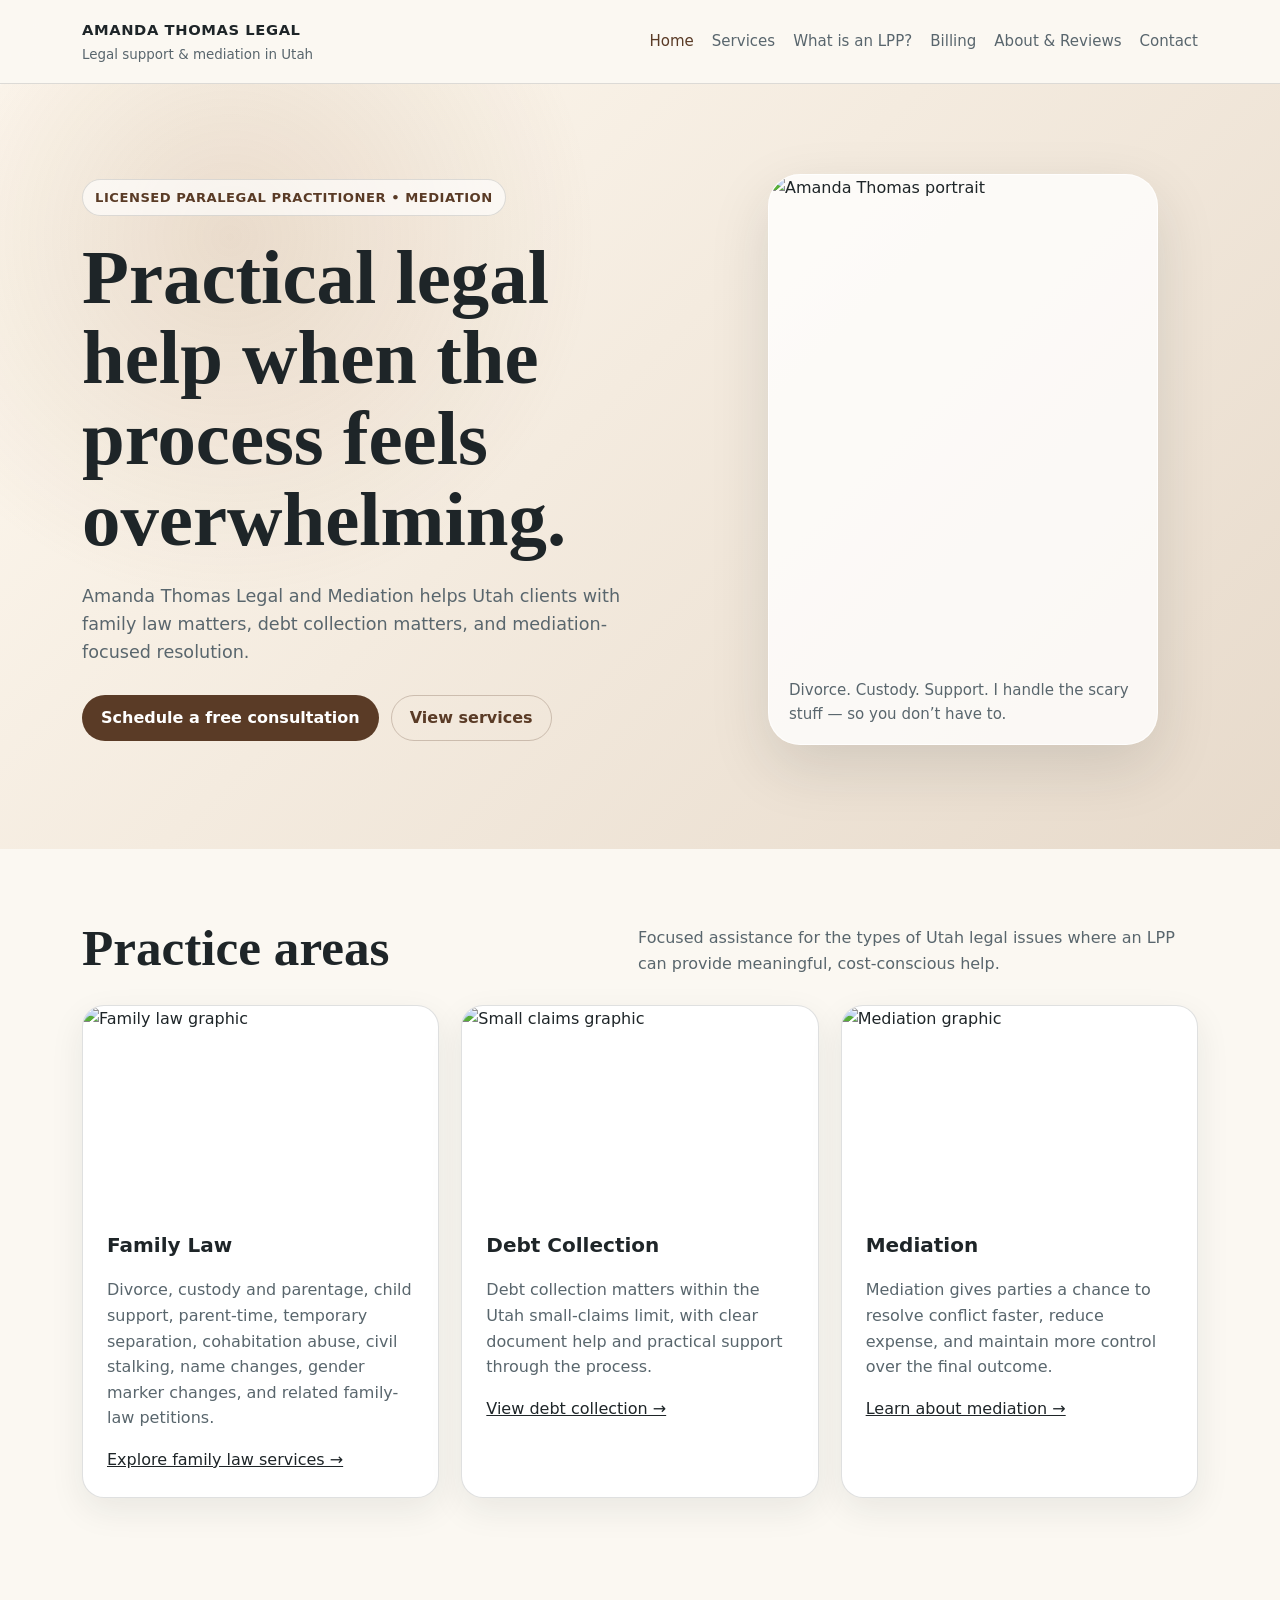
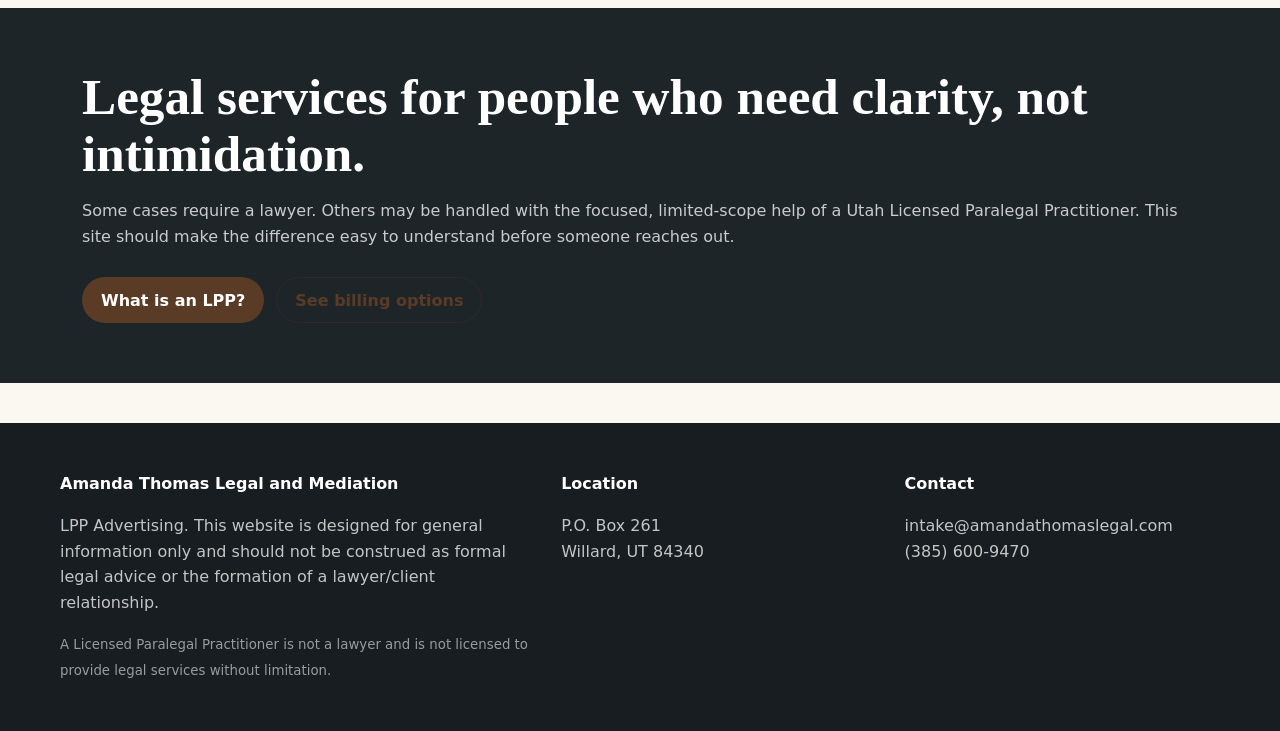
==== index.html @ d58815ce "Recover live Cloudflare Pages site" ====
<!doctype html>
<html lang="en">
<head>
  <meta charset="utf-8">
  <meta name="viewport" content="width=device-width, initial-scale=1">
  <title>Amanda Thomas Legal and Mediation LLC</title>
  <meta name="description" content="Utah Licensed Paralegal Practitioner and mediator for family law, debt collection, and mediation.">
  <meta property="og:title" content="Amanda Thomas Legal and Mediation LLC">
  <meta property="og:description" content="Utah Licensed Paralegal Practitioner and mediator for family law, debt collection, and mediation.">
  <meta property="og:type" content="website">
  <meta property="og:image" content="https://images.squarespace-cdn.com/content/v1/663310a01893f068f81985ef/ea82a590-12bd-43d5-80a4-c31560be8f69/7G2A1629.jpg">
  <link rel="stylesheet" href="assets/css/styles.css">
</head>
<body>
<header class="site-header">
  <div class="header-inner">
    <a class="brand" href="index.html" aria-current="page" aria-label="Amanda Thomas Legal and Mediation home">
      <strong>Amanda Thomas Legal</strong>
      <span>Legal support & mediation in Utah</span>
    </a>
    <button class="menu-button" data-menu-button aria-expanded="false" aria-controls="site-nav">Menu</button>
    <nav id="site-nav" class="nav" data-site-nav aria-label="Main navigation">
      <a href="index.html" aria-current="page">Home</a>
      <a href="services.html">Services</a>
      <a href="lpp.html">What is an LPP?</a>
      <a href="billing.html">Billing</a>
      <a href="about.html">About & Reviews</a>
      <a href="contact.html">Contact</a>
    </nav>
  </div>
</header>


<main>
  <section class="hero">
    <div class="hero-inner">
      <div data-reveal>
        <span class="eyebrow">Licensed Paralegal Practitioner • Mediation</span>
        <h1>Practical legal help when the process feels overwhelming.</h1>
        <p>Amanda Thomas Legal and Mediation helps Utah clients with family law matters, debt collection matters, and mediation-focused resolution.</p>
        <div class="actions">
          <a class="button" href="contact.html">Schedule a free consultation</a>
          <a class="button secondary" href="services.html">View services</a>
        </div>
      </div>
      <figure class="hero-card" data-reveal>
        <img src="https://images.squarespace-cdn.com/content/v1/663310a01893f068f81985ef/ea82a590-12bd-43d5-80a4-c31560be8f69/7G2A1629.jpg" alt="Amanda Thomas portrait">
        <figcaption>Divorce. Custody. Support. I handle the scary stuff — so you don’t have to.</figcaption>
      </figure>
    </div>
  </section>

  <section class="section">
    <div class="section-head" data-reveal>
      <h2>Practice areas</h2>
      <p>Focused assistance for the types of Utah legal issues where an LPP can provide meaningful, cost-conscious help.</p>
    </div>
    <div class="grid-3">
      <article class="card" data-reveal>
        <img src="https://images.squarespace-cdn.com/content/v1/663310a01893f068f81985ef/8918480e-46a1-40f2-b4bc-811299a99d5e/IMG_3566.jpg" alt="Family law graphic">
        <div class="card-body">
          <h3>Family Law</h3>
          <p>Divorce, custody and parentage, child support, parent-time, temporary separation, cohabitation abuse, civil stalking, name changes, gender marker changes, and related family-law petitions.</p>
          <a href="services.html">Explore family law services →</a>
        </div>
      </article>
      <article class="card" data-reveal>
        <img src="https://images.squarespace-cdn.com/content/v1/663310a01893f068f81985ef/20a8d38b-7a98-4121-8e11-b0bef18774d6/IMG_3568.jpg" alt="Small claims graphic">
        <div class="card-body">
          <h3>Debt Collection</h3>
          <p>Debt collection matters within the Utah small-claims limit, with clear document help and practical support through the process.</p>
          <a href="services.html#debt-collection">View debt collection →</a>
        </div>
      </article>
      <article class="card" data-reveal>
        <img src="https://images.squarespace-cdn.com/content/v1/663310a01893f068f81985ef/4b15383b-2afd-4d5f-989e-8629afbb9269/IMG_3681.jpg" alt="Mediation graphic">
        <div class="card-body">
          <h3>Mediation</h3>
          <p>Mediation gives parties a chance to resolve conflict faster, reduce expense, and maintain more control over the final outcome.</p>
          <a href="services.html#mediation">Learn about mediation →</a>
        </div>
      </article>
    </div>
  </section>

  <section class="band">
    <div class="section" data-reveal>
      <h2>Legal services for people who need clarity, not intimidation.</h2>
      <p>Some cases require a lawyer. Others may be handled with the focused, limited-scope help of a Utah Licensed Paralegal Practitioner. This site should make the difference easy to understand before someone reaches out.</p>
      <div class="actions"><a class="button" href="lpp.html">What is an LPP?</a><a class="button secondary" href="billing.html">See billing options</a></div>
    </div>
  </section>
</main>

<footer class="footer">
  <div class="footer-inner">
    <div>
      <strong>Amanda Thomas Legal and Mediation</strong>
      <p>LPP Advertising. This website is designed for general information only and should not be construed as formal legal advice or the formation of a lawyer/client relationship.</p>
      <small>A Licensed Paralegal Practitioner is not a lawyer and is not licensed to provide legal services without limitation.</small>
    </div>
    <div>
      <strong>Location</strong>
      <p>P.O. Box 261<br>Willard, UT 84340</p>
    </div>
    <div>
      <strong>Contact</strong>
      <p><a href="mailto:intake@amandathomaslegal.com">intake@amandathomaslegal.com</a><br><a href="tel:+13856009470">(385) 600-9470</a></p>
    </div>
  </div>
</footer>

<script src="assets/js/main.js"></script>
</body>
</html>
---- assets/css/styles.css ----
:root {
  --ink: #1e2528;
  --muted: #59666d;
  --paper: #fbf8f2;
  --soft: #f2eadf;
  --card: #ffffff;
  --accent: #9b6b41;
  --accent-dark: #5a3b26;
  --line: rgba(30, 37, 40, 0.14);
  --shadow: 0 22px 60px rgba(30, 37, 40, 0.13);
  --radius: 22px;
  --max: 1160px;
}

* { box-sizing: border-box; }
html { scroll-behavior: smooth; }
body {
  margin: 0;
  font-family: Inter, ui-sans-serif, system-ui, -apple-system, BlinkMacSystemFont, "Segoe UI", sans-serif;
  color: var(--ink);
  background: var(--paper);
  line-height: 1.6;
}

a { color: inherit; }
img { max-width: 100%; display: block; }

.site-header {
  position: sticky;
  top: 0;
  z-index: 50;
  background: rgba(251, 248, 242, 0.92);
  border-bottom: 1px solid var(--line);
  backdrop-filter: blur(16px);
}
.header-inner {
  max-width: var(--max);
  margin: 0 auto;
  display: flex;
  align-items: center;
  justify-content: space-between;
  padding: 18px 22px;
  gap: 20px;
}
.brand {
  text-decoration: none;
  display: grid;
  gap: 2px;
}
.brand strong {
  letter-spacing: 0.04em;
  text-transform: uppercase;
  font-size: 0.92rem;
}
.brand span {
  color: var(--muted);
  font-size: 0.84rem;
}
.nav {
  display: flex;
  gap: 18px;
  align-items: center;
  font-size: 0.94rem;
}
.nav a {
  text-decoration: none;
  color: var(--muted);
}
.nav a[aria-current="page"], .nav a:hover { color: var(--accent-dark); }
.menu-button {
  display: none;
  border: 1px solid var(--line);
  background: var(--card);
  border-radius: 999px;
  padding: 9px 13px;
  color: var(--ink);
}

.hero {
  position: relative;
  overflow: hidden;
  isolation: isolate;
  background:
    radial-gradient(circle at 18% 20%, rgba(155,107,65,0.18), transparent 30%),
    linear-gradient(135deg, #fffaf1 0%, #f4ebdf 45%, #e7dacb 100%);
}
.hero::after {
  content: "";
  position: absolute;
  inset: 0;
  z-index: -1;
  background-image: linear-gradient(120deg, rgba(255,255,255,.35) 0 1px, transparent 1px 70px);
  animation: drift 18s linear infinite;
}
@keyframes drift { from { transform: translateX(0); } to { transform: translateX(70px); } }
.hero-inner {
  max-width: var(--max);
  margin: 0 auto;
  display: grid;
  grid-template-columns: minmax(0, 1fr) minmax(300px, 470px);
  gap: 54px;
  align-items: center;
  padding: 74px 22px 88px;
}
.eyebrow {
  display: inline-flex;
  align-items: center;
  gap: 8px;
  padding: 7px 12px;
  border-radius: 999px;
  background: rgba(255,255,255,.65);
  color: var(--accent-dark);
  border: 1px solid var(--line);
  font-size: 0.82rem;
  font-weight: 700;
  letter-spacing: .04em;
  text-transform: uppercase;
}
.hero h1, .page-hero h1 {
  font-family: Georgia, "Times New Roman", serif;
  line-height: 1.05;
  font-size: clamp(2.45rem, 6vw, 5.2rem);
  margin: 22px 0;
}
.hero p, .page-hero p {
  color: var(--muted);
  font-size: 1.1rem;
  max-width: 720px;
}
.hero-card {
  background: rgba(255,255,255,.78);
  border: 1px solid rgba(255,255,255,.8);
  box-shadow: var(--shadow);
  border-radius: 32px;
  overflow: hidden;
}
.hero-card img { aspect-ratio: 4/5; object-fit: cover; }
.hero-card figcaption { padding: 18px 20px; color: var(--muted); font-size: .94rem; }
.actions { display: flex; gap: 12px; flex-wrap: wrap; margin-top: 28px; }
.button {
  display: inline-flex;
  align-items: center;
  justify-content: center;
  min-height: 46px;
  padding: 0 18px;
  border-radius: 999px;
  background: var(--accent-dark);
  color: white;
  text-decoration: none;
  font-weight: 700;
  border: 1px solid transparent;
}
.button.secondary { background: transparent; color: var(--accent-dark); border-color: rgba(90,59,38,.25); }
.button:hover { transform: translateY(-1px); }

.section {
  max-width: var(--max);
  margin: 0 auto;
  padding: 70px 22px;
}
.section-head {
  display: flex;
  align-items: end;
  justify-content: space-between;
  gap: 28px;
  margin-bottom: 28px;
}
.section h2, .page-hero h1 {
  font-family: Georgia, "Times New Roman", serif;
  font-size: clamp(2rem, 4vw, 3.4rem);
  line-height: 1.12;
  margin: 0;
}
.section-head p { color: var(--muted); max-width: 560px; margin: 0; }
.grid-3, .grid-2, .service-grid {
  display: grid;
  gap: 22px;
}
.grid-3 { grid-template-columns: repeat(3, 1fr); }
.grid-2 { grid-template-columns: repeat(2, 1fr); }
.service-grid { grid-template-columns: repeat(3, 1fr); }
.card {
  background: var(--card);
  border: 1px solid var(--line);
  border-radius: var(--radius);
  overflow: hidden;
  box-shadow: 0 12px 34px rgba(30,37,40,.08);
}
.card-body { padding: 24px; }
.card img { width: 100%; aspect-ratio: 16/9; object-fit: cover; }
.card h3 { margin: 0 0 10px; font-size: 1.25rem; }
.card p, .card li { color: var(--muted); }
.card ul { padding-left: 18px; }

.band {
  background: var(--ink);
  color: white;
  margin: 40px 0;
}
.band .section { padding-top: 60px; padding-bottom: 60px; }
.band p { color: rgba(255,255,255,.76); }
.notice {
  border-left: 4px solid var(--accent);
  padding: 18px 20px;
  background: rgba(155,107,65,.08);
  border-radius: 16px;
}
.page-hero {
  background: linear-gradient(135deg, #fffaf1, #efe4d5);
  border-bottom: 1px solid var(--line);
}
.page-hero-inner {
  max-width: var(--max);
  margin: 0 auto;
  padding: 64px 22px;
}
.list-columns {
  columns: 2;
  column-gap: 42px;
  color: var(--muted);
}
.review {
  background: var(--card);
  border: 1px solid var(--line);
  border-radius: 20px;
  padding: 20px;
  break-inside: avoid;
  margin-bottom: 16px;
}
.review p { margin: 0 0 10px; color: var(--muted); }
.review strong { color: var(--ink); }
.contact-panel {
  display: grid;
  grid-template-columns: 1fr 1fr;
  gap: 28px;
  align-items: start;
}
.form {
  background: var(--card);
  border: 1px solid var(--line);
  border-radius: var(--radius);
  padding: 24px;
  box-shadow: var(--shadow);
}
.form label { display: grid; gap: 8px; font-weight: 700; margin-bottom: 16px; }
.form input, .form textarea {
  width: 100%;
  border: 1px solid var(--line);
  border-radius: 14px;
  padding: 13px 14px;
  font: inherit;
  color: var(--ink);
  background: #fff;
}
.form textarea { min-height: 130px; resize: vertical; }

.footer {
  background: #171d20;
  color: white;
  padding: 48px 22px;
}
.footer-inner {
  max-width: var(--max);
  margin: 0 auto;
  display: grid;
  grid-template-columns: 1.5fr 1fr 1fr;
  gap: 28px;
}
.footer p, .footer a { color: rgba(255,255,255,.74); }
.footer a { text-decoration: none; }
.footer small { color: rgba(255,255,255,.56); }

[data-reveal] { opacity: 0; transform: translateY(24px); transition: .7s ease; }
[data-reveal].is-visible { opacity: 1; transform: translateY(0); }

@media (max-width: 880px) {
  .menu-button { display: inline-flex; }
  .nav {
    position: absolute;
    top: 100%;
    left: 0;
    right: 0;
    display: none;
    flex-direction: column;
    align-items: stretch;
    background: var(--paper);
    padding: 12px 22px 22px;
    border-bottom: 1px solid var(--line);
  }
  .nav.is-open { display: flex; }
  .nav a { padding: 10px 0; }
  .hero-inner, .contact-panel { grid-template-columns: 1fr; }
  .grid-3, .service-grid, .grid-2, .footer-inner { grid-template-columns: 1fr; }
  .section-head { display: block; }
  .section-head p { margin-top: 10px; }
  .list-columns { columns: 1; }
}
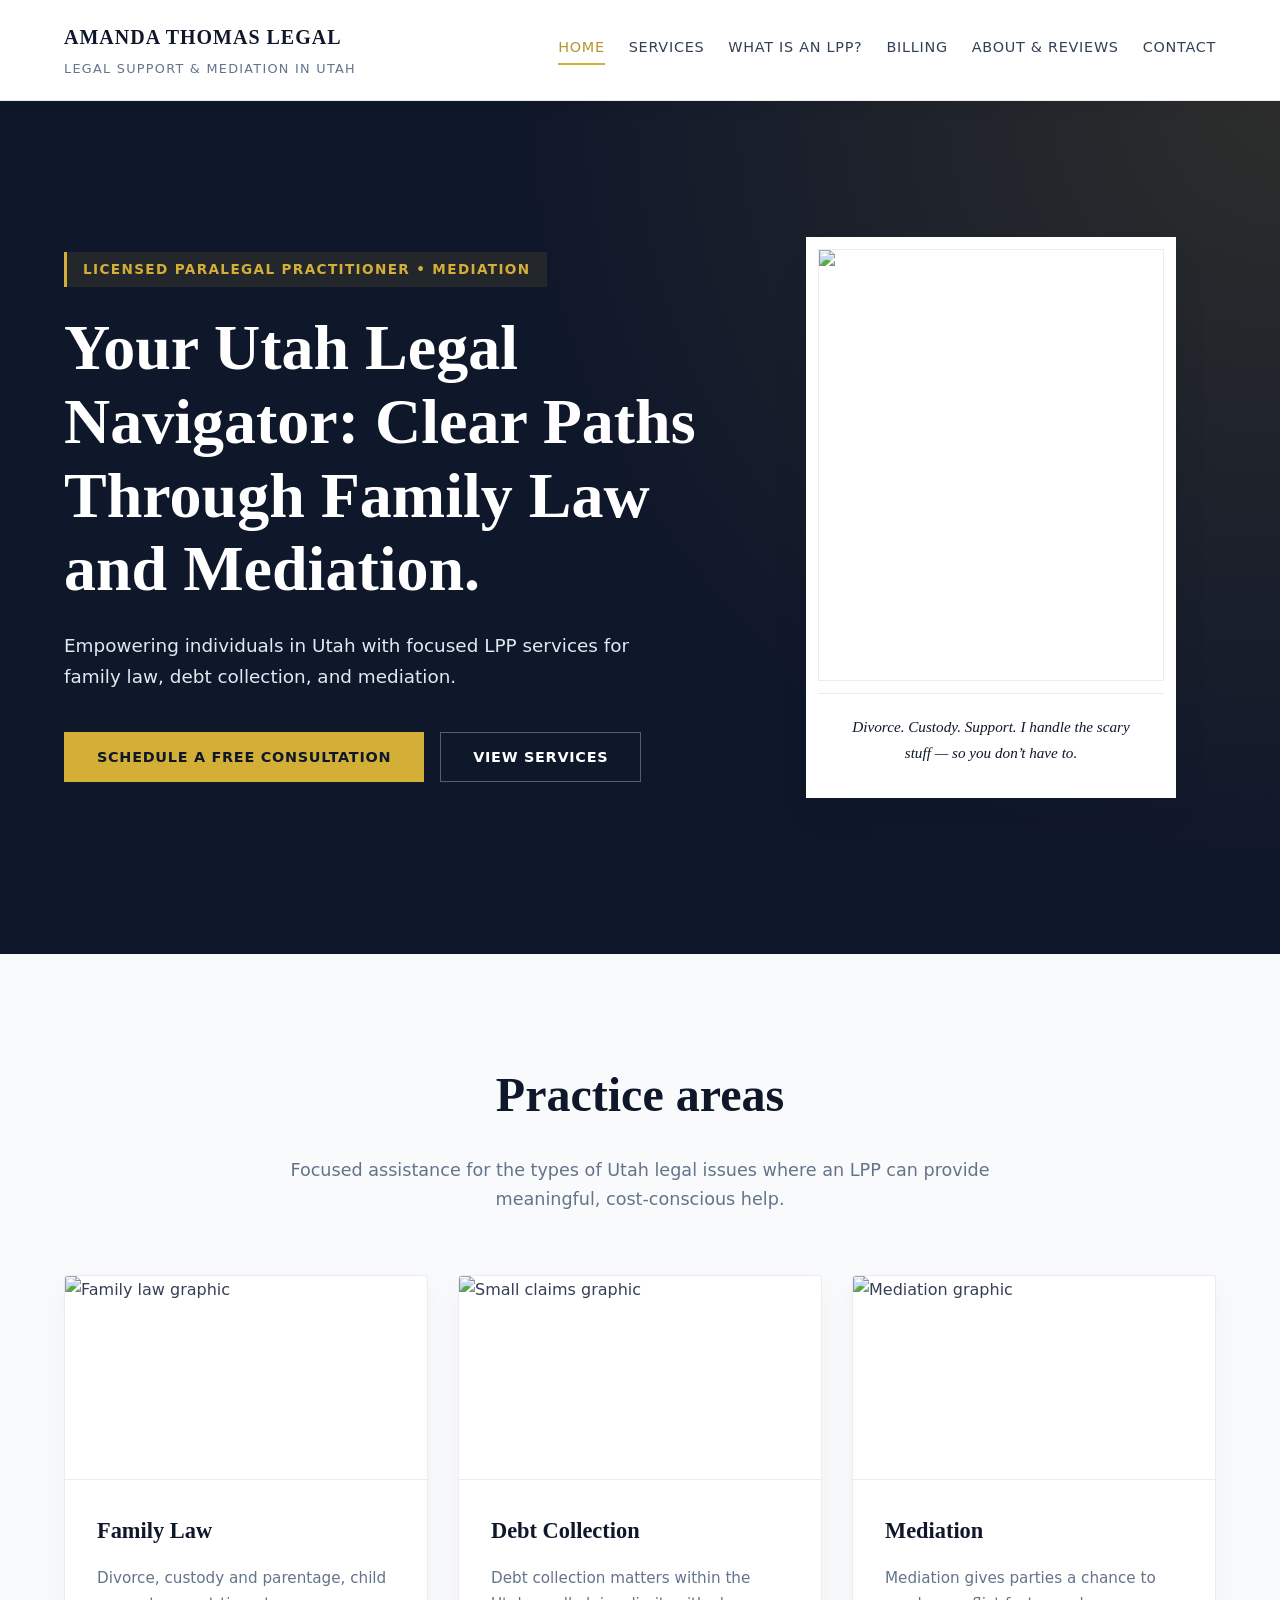
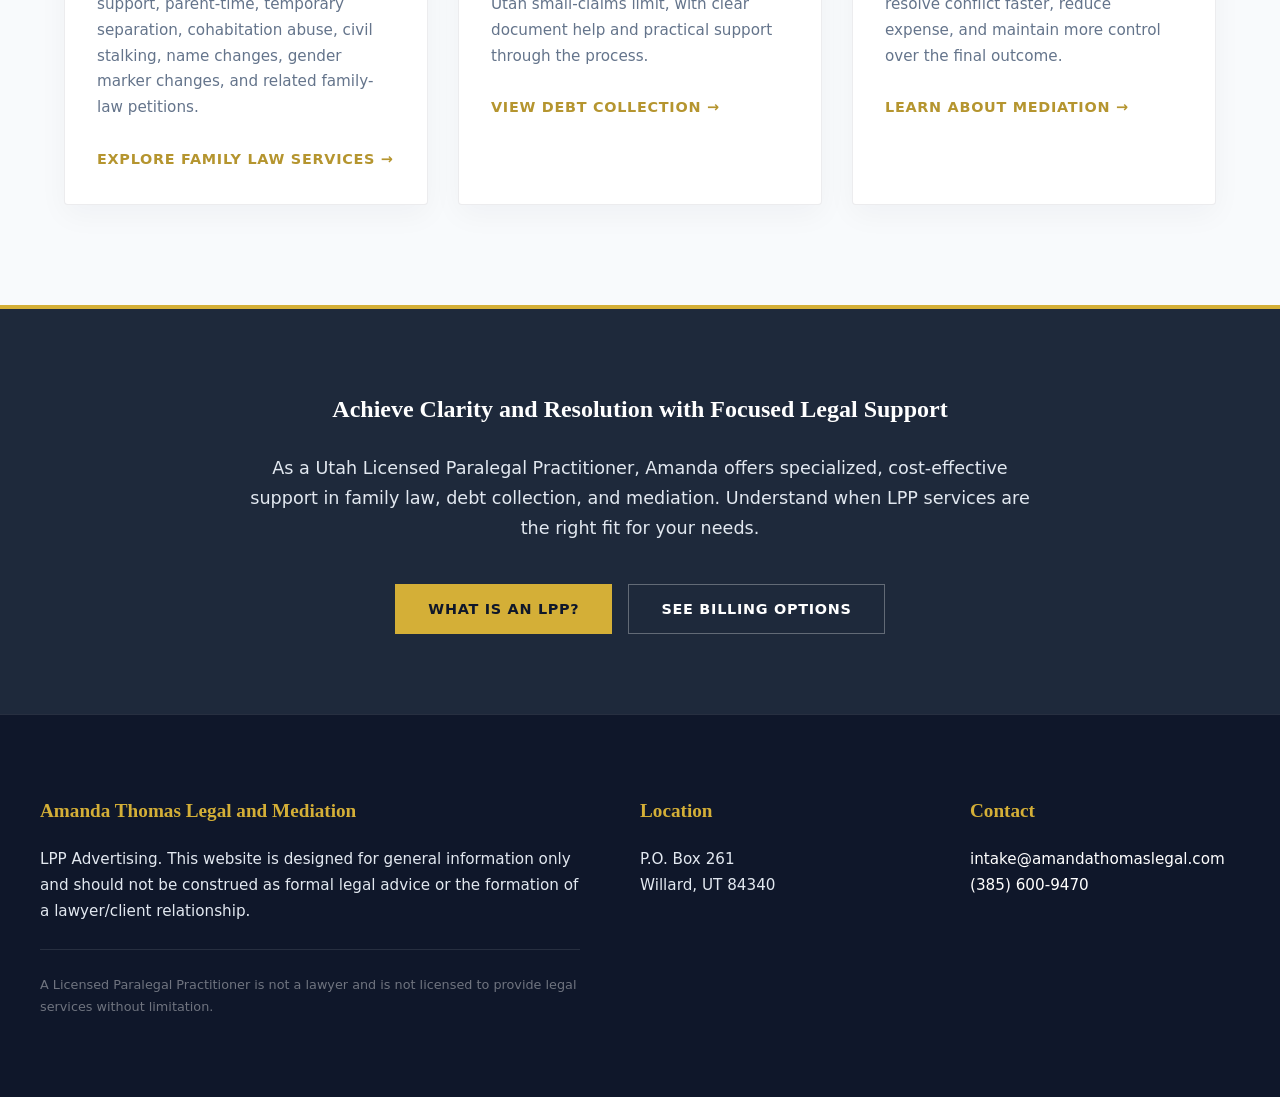
==== commit be25248a: "Refactor: Enhance website copy for clarity and client focus on index, lpp, and services pages" ====
--- a/index.html
+++ b/index.html
@@ -3,12 +3,14 @@
 <head>
   <meta charset="utf-8">
   <meta name="viewport" content="width=device-width, initial-scale=1">
+  <meta name="theme-color" content="#0F172A">
   <title>Amanda Thomas Legal and Mediation LLC</title>
   <meta name="description" content="Utah Licensed Paralegal Practitioner and mediator for family law, debt collection, and mediation.">
   <meta property="og:title" content="Amanda Thomas Legal and Mediation LLC">
   <meta property="og:description" content="Utah Licensed Paralegal Practitioner and mediator for family law, debt collection, and mediation.">
   <meta property="og:type" content="website">
   <meta property="og:image" content="https://images.squarespace-cdn.com/content/v1/663310a01893f068f81985ef/ea82a590-12bd-43d5-80a4-c31560be8f69/7G2A1629.jpg">
+  <link rel="preconnect" href="https://images.squarespace-cdn.com">
   <link rel="stylesheet" href="assets/css/styles.css">
 </head>
 <body>
@@ -36,15 +38,15 @@
     <div class="hero-inner">
       <div data-reveal>
         <span class="eyebrow">Licensed Paralegal Practitioner • Mediation</span>
-        <h1>Practical legal help when the process feels overwhelming.</h1>
-        <p>Amanda Thomas Legal and Mediation helps Utah clients with family law matters, debt collection matters, and mediation-focused resolution.</p>
+        <h1>Your Utah Legal Navigator: Clear Paths Through Family Law and Mediation.</h1>
+        <p>Empowering individuals in Utah with focused LPP services for family law, debt collection, and mediation.</p>
         <div class="actions">
           <a class="button" href="contact.html">Schedule a free consultation</a>
           <a class="button secondary" href="services.html">View services</a>
         </div>
       </div>
       <figure class="hero-card" data-reveal>
-        <img src="https://images.squarespace-cdn.com/content/v1/663310a01893f068f81985ef/ea82a590-12bd-43d5-80a4-c31560be8f69/7G2A1629.jpg" alt="Amanda Thomas portrait">
+        <img src="https://images.squarespace-cdn.com/content/v1/663310a01893f068f81985ef/ea82a590-12bd-43d5-80a4-c31560be8f69/7G2A1629.jpg" alt="Amanda Thomas portrait" decoding="async" fetchpriority="high">
         <figcaption>Divorce. Custody. Support. I handle the scary stuff — so you don’t have to.</figcaption>
       </figure>
     </div>
@@ -57,7 +59,7 @@
     </div>
     <div class="grid-3">
       <article class="card" data-reveal>
-        <img src="https://images.squarespace-cdn.com/content/v1/663310a01893f068f81985ef/8918480e-46a1-40f2-b4bc-811299a99d5e/IMG_3566.jpg" alt="Family law graphic">
+        <img src="https://images.squarespace-cdn.com/content/v1/663310a01893f068f81985ef/8918480e-46a1-40f2-b4bc-811299a99d5e/IMG_3566.jpg" alt="Family law graphic" loading="lazy" decoding="async">
         <div class="card-body">
           <h3>Family Law</h3>
           <p>Divorce, custody and parentage, child support, parent-time, temporary separation, cohabitation abuse, civil stalking, name changes, gender marker changes, and related family-law petitions.</p>
@@ -65,7 +67,7 @@
         </div>
       </article>
       <article class="card" data-reveal>
-        <img src="https://images.squarespace-cdn.com/content/v1/663310a01893f068f81985ef/20a8d38b-7a98-4121-8e11-b0bef18774d6/IMG_3568.jpg" alt="Small claims graphic">
+        <img src="https://images.squarespace-cdn.com/content/v1/663310a01893f068f81985ef/20a8d38b-7a98-4121-8e11-b0bef18774d6/IMG_3568.jpg" alt="Small claims graphic" loading="lazy" decoding="async">
         <div class="card-body">
           <h3>Debt Collection</h3>
           <p>Debt collection matters within the Utah small-claims limit, with clear document help and practical support through the process.</p>
@@ -73,7 +75,7 @@
         </div>
       </article>
       <article class="card" data-reveal>
-        <img src="https://images.squarespace-cdn.com/content/v1/663310a01893f068f81985ef/4b15383b-2afd-4d5f-989e-8629afbb9269/IMG_3681.jpg" alt="Mediation graphic">
+        <img src="https://images.squarespace-cdn.com/content/v1/663310a01893f068f81985ef/4b15383b-2afd-4d5f-989e-8629afbb9269/IMG_3681.jpg" alt="Mediation graphic" loading="lazy" decoding="async">
         <div class="card-body">
           <h3>Mediation</h3>
           <p>Mediation gives parties a chance to resolve conflict faster, reduce expense, and maintain more control over the final outcome.</p>
@@ -85,8 +87,8 @@
 
   <section class="band">
     <div class="section" data-reveal>
-      <h2>Legal services for people who need clarity, not intimidation.</h2>
-      <p>Some cases require a lawyer. Others may be handled with the focused, limited-scope help of a Utah Licensed Paralegal Practitioner. This site should make the difference easy to understand before someone reaches out.</p>
+      <h2>Achieve Clarity and Resolution with Focused Legal Support</h2>
+      <p>As a Utah Licensed Paralegal Practitioner, Amanda offers specialized, cost-effective support in family law, debt collection, and mediation. Understand when LPP services are the right fit for your needs.</p>
       <div class="actions"><a class="button" href="lpp.html">What is an LPP?</a><a class="button secondary" href="billing.html">See billing options</a></div>
     </div>
   </section>
--- a/assets/css/styles.css
+++ b/assets/css/styles.css
@@ -1,37 +1,47 @@
 :root {
-  --ink: #1e2528;
-  --muted: #59666d;
-  --paper: #fbf8f2;
-  --soft: #f2eadf;
-  --card: #ffffff;
-  --accent: #9b6b41;
-  --accent-dark: #5a3b26;
-  --line: rgba(30, 37, 40, 0.14);
-  --shadow: 0 22px 60px rgba(30, 37, 40, 0.13);
-  --radius: 22px;
-  --max: 1160px;
+  --navy: #0F172A;
+  --navy-light: #1E293B;
+  --charcoal: #334155;
+  --gold: #D4AF37;
+  --gold-light: #FCECB5;
+  --gold-dark: #B5952F;
+  --white: #FFFFFF;
+  --off-white: #F8FAFC;
+  --gray-light: #E2E8F0;
+  --gray: #64748B;
+  --text-main: #334155;
+  
+  --line: rgba(15, 23, 42, 0.08);
+  --shadow: 0 20px 40px -10px rgba(15, 23, 42, 0.12);
+  --shadow-hover: 0 30px 60px -15px rgba(15, 23, 42, 0.2);
+  --radius: 4px;
+  --max: 1200px;
 }
 
 * { box-sizing: border-box; }
 html { scroll-behavior: smooth; }
 body {
   margin: 0;
-  font-family: Inter, ui-sans-serif, system-ui, -apple-system, BlinkMacSystemFont, "Segoe UI", sans-serif;
-  color: var(--ink);
-  background: var(--paper);
-  line-height: 1.6;
-}
-
-a { color: inherit; }
-img { max-width: 100%; display: block; }
-
+  font-family: 'Inter', system-ui, -apple-system, sans-serif;
+  color: var(--text-main);
+  background: var(--off-white);
+  line-height: 1.7;
+  -webkit-font-smoothing: antialiased;
+}
+
+a { color: inherit; transition: color 0.3s ease; }
+img { max-width: 100%; display: block; height: auto; }
+h1, h2, h3, h4 { font-family: 'Playfair Display', Georgia, serif; color: var(--navy); font-weight: 600; margin: 0; }
+
+/* Header */
 .site-header {
   position: sticky;
   top: 0;
   z-index: 50;
-  background: rgba(251, 248, 242, 0.92);
+  background: rgba(255, 255, 255, 0.95);
   border-bottom: 1px solid var(--line);
-  backdrop-filter: blur(16px);
+  backdrop-filter: blur(20px);
+  box-shadow: 0 4px 20px rgba(0,0,0,0.03);
 }
 .header-inner {
   max-width: var(--max);
@@ -39,259 +49,296 @@
   display: flex;
   align-items: center;
   justify-content: space-between;
-  padding: 18px 22px;
-  gap: 20px;
+  padding: 20px 24px;
 }
 .brand {
   text-decoration: none;
   display: grid;
-  gap: 2px;
+  gap: 4px;
 }
 .brand strong {
-  letter-spacing: 0.04em;
-  text-transform: uppercase;
-  font-size: 0.92rem;
+  font-family: 'Playfair Display', Georgia, serif;
+  font-size: 1.25rem;
+  color: var(--navy);
+  text-transform: uppercase;
+  letter-spacing: 0.05em;
 }
 .brand span {
-  color: var(--muted);
-  font-size: 0.84rem;
+  color: var(--gray);
+  font-size: 0.8rem;
+  text-transform: uppercase;
+  letter-spacing: 0.1em;
 }
 .nav {
   display: flex;
-  gap: 18px;
+  gap: 24px;
   align-items: center;
-  font-size: 0.94rem;
+  font-size: 0.9rem;
+  font-weight: 500;
 }
 .nav a {
   text-decoration: none;
-  color: var(--muted);
-}
-.nav a[aria-current="page"], .nav a:hover { color: var(--accent-dark); }
+  color: var(--charcoal);
+  text-transform: uppercase;
+  letter-spacing: 0.05em;
+  padding-bottom: 4px;
+  border-bottom: 2px solid transparent;
+}
+.nav a[aria-current="page"], .nav a:hover {
+  color: var(--gold-dark);
+  border-bottom: 2px solid var(--gold);
+}
 .menu-button {
   display: none;
   border: 1px solid var(--line);
-  background: var(--card);
-  border-radius: 999px;
-  padding: 9px 13px;
-  color: var(--ink);
-}
-
+  background: transparent;
+  padding: 10px 16px;
+  color: var(--navy);
+  font-weight: 600;
+  cursor: pointer;
+  text-transform: uppercase;
+  letter-spacing: 0.05em;
+  font-size: 0.85rem;
+}
+
+/* Hero Section */
 .hero {
   position: relative;
+  background: var(--navy);
+  color: var(--white);
   overflow: hidden;
-  isolation: isolate;
-  background:
-    radial-gradient(circle at 18% 20%, rgba(155,107,65,0.18), transparent 30%),
-    linear-gradient(135deg, #fffaf1 0%, #f4ebdf 45%, #e7dacb 100%);
-}
-.hero::after {
+  padding: 40px 0;
+}
+.hero::before {
   content: "";
   position: absolute;
   inset: 0;
-  z-index: -1;
-  background-image: linear-gradient(120deg, rgba(255,255,255,.35) 0 1px, transparent 1px 70px);
-  animation: drift 18s linear infinite;
-}
-@keyframes drift { from { transform: translateX(0); } to { transform: translateX(70px); } }
+  background: radial-gradient(circle at top right, rgba(212, 175, 55, 0.15), transparent 50%);
+  z-index: 0;
+}
 .hero-inner {
+  position: relative;
+  z-index: 1;
   max-width: var(--max);
   margin: 0 auto;
   display: grid;
-  grid-template-columns: minmax(0, 1fr) minmax(300px, 470px);
-  gap: 54px;
+  grid-template-columns: 1fr minmax(320px, 450px);
+  gap: 60px;
   align-items: center;
-  padding: 74px 22px 88px;
+  padding: 80px 24px 100px;
 }
 .eyebrow {
-  display: inline-flex;
-  align-items: center;
-  gap: 8px;
-  padding: 7px 12px;
-  border-radius: 999px;
-  background: rgba(255,255,255,.65);
-  color: var(--accent-dark);
+  display: inline-block;
+  padding: 6px 16px;
+  background: rgba(212, 175, 55, 0.1);
+  color: var(--gold);
+  border-left: 3px solid var(--gold);
+  font-size: 0.85rem;
+  font-weight: 700;
+  letter-spacing: 0.1em;
+  text-transform: uppercase;
+  margin-bottom: 24px;
+}
+.hero h1 {
+  color: var(--white);
+  line-height: 1.15;
+  font-size: clamp(2.5rem, 5vw, 4.5rem);
+  margin-bottom: 24px;
+}
+.hero p {
+  color: var(--gray-light);
+  font-size: 1.15rem;
+  max-width: 600px;
+  margin-bottom: 40px;
+  font-weight: 300;
+}
+.hero-card {
+  background: var(--white);
+  padding: 12px;
+  box-shadow: var(--shadow);
+  transform: rotate(2deg);
+  transition: transform 0.4s ease;
+}
+.hero-card:hover {
+  transform: rotate(0deg) translateY(-5px);
+}
+.hero-card img {
+  width: 100%;
+  aspect-ratio: 4/5;
+  object-fit: cover;
   border: 1px solid var(--line);
-  font-size: 0.82rem;
-  font-weight: 700;
-  letter-spacing: .04em;
-  text-transform: uppercase;
-}
-.hero h1, .page-hero h1 {
-  font-family: Georgia, "Times New Roman", serif;
-  line-height: 1.05;
-  font-size: clamp(2.45rem, 6vw, 5.2rem);
-  margin: 22px 0;
-}
-.hero p, .page-hero p {
-  color: var(--muted);
-  font-size: 1.1rem;
-  max-width: 720px;
-}
-.hero-card {
-  background: rgba(255,255,255,.78);
-  border: 1px solid rgba(255,255,255,.8);
-  box-shadow: var(--shadow);
-  border-radius: 32px;
-  overflow: hidden;
-}
-.hero-card img { aspect-ratio: 4/5; object-fit: cover; }
-.hero-card figcaption { padding: 18px 20px; color: var(--muted); font-size: .94rem; }
-.actions { display: flex; gap: 12px; flex-wrap: wrap; margin-top: 28px; }
+}
+.hero-card figcaption {
+  padding: 20px;
+  color: var(--navy);
+  font-size: 0.95rem;
+  font-family: 'Playfair Display', Georgia, serif;
+  font-style: italic;
+  text-align: center;
+  border-top: 1px solid var(--line);
+  margin-top: 12px;
+}
+
+/* Actions & Buttons */
+.actions { display: flex; gap: 16px; flex-wrap: wrap; }
 .button {
   display: inline-flex;
   align-items: center;
   justify-content: center;
-  min-height: 46px;
-  padding: 0 18px;
-  border-radius: 999px;
-  background: var(--accent-dark);
-  color: white;
+  min-height: 50px;
+  padding: 0 32px;
+  background: var(--gold);
+  color: var(--navy);
   text-decoration: none;
-  font-weight: 700;
-  border: 1px solid transparent;
-}
-.button.secondary { background: transparent; color: var(--accent-dark); border-color: rgba(90,59,38,.25); }
-.button:hover { transform: translateY(-1px); }
-
-.section {
-  max-width: var(--max);
-  margin: 0 auto;
-  padding: 70px 22px;
-}
-.section-head {
-  display: flex;
-  align-items: end;
-  justify-content: space-between;
-  gap: 28px;
-  margin-bottom: 28px;
-}
-.section h2, .page-hero h1 {
-  font-family: Georgia, "Times New Roman", serif;
-  font-size: clamp(2rem, 4vw, 3.4rem);
-  line-height: 1.12;
-  margin: 0;
-}
-.section-head p { color: var(--muted); max-width: 560px; margin: 0; }
-.grid-3, .grid-2, .service-grid {
-  display: grid;
-  gap: 22px;
-}
-.grid-3 { grid-template-columns: repeat(3, 1fr); }
-.grid-2 { grid-template-columns: repeat(2, 1fr); }
-.service-grid { grid-template-columns: repeat(3, 1fr); }
+  font-weight: 600;
+  text-transform: uppercase;
+  letter-spacing: 0.05em;
+  font-size: 0.9rem;
+  transition: all 0.3s ease;
+  border: 1px solid var(--gold);
+}
+.button:hover { background: var(--gold-dark); border-color: var(--gold-dark); color: var(--white); transform: translateY(-2px); box-shadow: 0 10px 20px rgba(212, 175, 55, 0.2); }
+.button.secondary { background: transparent; color: var(--white); border-color: rgba(255,255,255,0.3); }
+.button.secondary:hover { background: rgba(255,255,255,0.1); border-color: var(--white); color: var(--white); }
+
+/* General Sections */
+.section { max-width: var(--max); margin: 0 auto; padding: 100px 24px; }
+.section-head { margin-bottom: 60px; text-align: center; }
+.section-head h2 { font-size: clamp(2.2rem, 4vw, 3rem); margin-bottom: 20px; }
+.section-head p { color: var(--gray); max-width: 700px; margin: 0 auto; font-size: 1.1rem; }
+
+/* Grids */
+.grid-3 { display: grid; gap: 30px; grid-template-columns: repeat(3, 1fr); }
+.grid-2 { display: grid; gap: 40px; grid-template-columns: repeat(2, 1fr); }
+.service-grid { display: grid; gap: 24px; grid-template-columns: repeat(3, 1fr); }
+
+/* Cards */
 .card {
-  background: var(--card);
+  background: var(--white);
   border: 1px solid var(--line);
   border-radius: var(--radius);
   overflow: hidden;
-  box-shadow: 0 12px 34px rgba(30,37,40,.08);
-}
-.card-body { padding: 24px; }
-.card img { width: 100%; aspect-ratio: 16/9; object-fit: cover; }
-.card h3 { margin: 0 0 10px; font-size: 1.25rem; }
-.card p, .card li { color: var(--muted); }
-.card ul { padding-left: 18px; }
-
+  box-shadow: 0 10px 30px rgba(15, 23, 42, 0.04);
+  transition: all 0.4s ease;
+  position: relative;
+}
+.card:hover {
+  transform: translateY(-8px);
+  box-shadow: var(--shadow-hover);
+  border-color: rgba(212, 175, 55, 0.3);
+}
+.card::after {
+  content: "";
+  position: absolute;
+  bottom: 0;
+  left: 0;
+  width: 100%;
+  height: 3px;
+  background: var(--gold);
+  transform: scaleX(0);
+  transform-origin: left;
+  transition: transform 0.4s ease;
+}
+.card:hover::after { transform: scaleX(1); }
+.card img { width: 100%; aspect-ratio: 16/9; object-fit: cover; border-bottom: 1px solid var(--line); }
+.card-body { padding: 32px; }
+.card h3 { font-size: 1.4rem; margin-bottom: 16px; }
+.card p, .card li { color: var(--gray); font-size: 0.95rem; margin-bottom: 24px; }
+.card a { color: var(--gold-dark); text-decoration: none; font-weight: 600; font-size: 0.9rem; text-transform: uppercase; letter-spacing: 0.05em; display: inline-flex; align-items: center; }
+.card a:hover { color: var(--navy); }
+
+/* Band Section (CTA) */
 .band {
-  background: var(--ink);
-  color: white;
-  margin: 40px 0;
-}
-.band .section { padding-top: 60px; padding-bottom: 60px; }
-.band p { color: rgba(255,255,255,.76); }
+  background: var(--navy-light);
+  color: var(--white);
+  position: relative;
+  border-top: 4px solid var(--gold);
+}
+.band .section { padding-top: 80px; padding-bottom: 80px; text-align: center; }
+.band h2 { color: var(--white); margin-bottom: 24px; }
+.band p { color: var(--gray-light); font-size: 1.1rem; max-width: 800px; margin: 0 auto 40px; }
+.band .actions { justify-content: center; }
+
+/* Notice */
 .notice {
-  border-left: 4px solid var(--accent);
-  padding: 18px 20px;
-  background: rgba(155,107,65,.08);
-  border-radius: 16px;
-}
+  border-left: 4px solid var(--gold);
+  padding: 24px;
+  background: var(--white);
+  box-shadow: 0 5px 15px rgba(0,0,0,0.05);
+  font-family: 'Playfair Display', Georgia, serif;
+  font-size: 1.2rem;
+  color: var(--navy);
+  margin-bottom: 40px;
+}
+
+/* Page Hero */
 .page-hero {
-  background: linear-gradient(135deg, #fffaf1, #efe4d5);
-  border-bottom: 1px solid var(--line);
-}
-.page-hero-inner {
-  max-width: var(--max);
-  margin: 0 auto;
-  padding: 64px 22px;
-}
-.list-columns {
-  columns: 2;
-  column-gap: 42px;
-  color: var(--muted);
-}
-.review {
-  background: var(--card);
-  border: 1px solid var(--line);
-  border-radius: 20px;
-  padding: 20px;
-  break-inside: avoid;
-  margin-bottom: 16px;
-}
-.review p { margin: 0 0 10px; color: var(--muted); }
-.review strong { color: var(--ink); }
-.contact-panel {
-  display: grid;
-  grid-template-columns: 1fr 1fr;
-  gap: 28px;
-  align-items: start;
-}
-.form {
-  background: var(--card);
-  border: 1px solid var(--line);
-  border-radius: var(--radius);
-  padding: 24px;
-  box-shadow: var(--shadow);
-}
-.form label { display: grid; gap: 8px; font-weight: 700; margin-bottom: 16px; }
-.form input, .form textarea {
-  width: 100%;
-  border: 1px solid var(--line);
-  border-radius: 14px;
-  padding: 13px 14px;
-  font: inherit;
-  color: var(--ink);
-  background: #fff;
-}
-.form textarea { min-height: 130px; resize: vertical; }
-
-.footer {
-  background: #171d20;
-  color: white;
-  padding: 48px 22px;
-}
-.footer-inner {
-  max-width: var(--max);
-  margin: 0 auto;
-  display: grid;
-  grid-template-columns: 1.5fr 1fr 1fr;
-  gap: 28px;
-}
-.footer p, .footer a { color: rgba(255,255,255,.74); }
-.footer a { text-decoration: none; }
-.footer small { color: rgba(255,255,255,.56); }
-
-[data-reveal] { opacity: 0; transform: translateY(24px); transition: .7s ease; }
+  background: var(--navy);
+  color: var(--white);
+  padding: 80px 0;
+  text-align: center;
+  position: relative;
+}
+.page-hero::after {
+  content: "";
+  position: absolute;
+  bottom: 0; left: 0; right: 0; height: 4px;
+  background: var(--gold);
+}
+.page-hero-inner { max-width: 800px; margin: 0 auto; padding: 0 24px; }
+.page-hero h1 { color: var(--white); margin-bottom: 24px; }
+.page-hero p { color: var(--gray-light); font-size: 1.15rem; font-weight: 300; }
+
+/* Internal Pages Typography */
+.list-columns { columns: 2; column-gap: 60px; color: var(--text-main); font-size: 1.05rem; }
+.review { background: var(--white); border: 1px solid var(--line); padding: 32px; margin-bottom: 24px; box-shadow: 0 5px 15px rgba(0,0,0,0.03); position: relative; }
+.review::before { content: "“"; font-family: Georgia, serif; font-size: 4rem; color: var(--gold); position: absolute; top: -10px; left: 20px; opacity: 0.3; }
+.review p { margin: 0 0 16px; font-style: italic; color: var(--charcoal); font-size: 1.05rem; }
+.review strong { color: var(--navy); font-size: 0.95rem; text-transform: uppercase; letter-spacing: 0.05em; }
+
+/* Contact Form */
+.contact-panel { display: grid; grid-template-columns: 1fr 1fr; gap: 60px; align-items: start; }
+.form { background: var(--white); padding: 40px; box-shadow: var(--shadow); border-top: 4px solid var(--navy); }
+.form label { display: block; font-weight: 600; font-size: 0.9rem; color: var(--navy); margin-bottom: 8px; text-transform: uppercase; letter-spacing: 0.05em; }
+.form input, .form textarea { width: 100%; border: 1px solid var(--gray-light); padding: 14px 16px; font-family: inherit; font-size: 1rem; color: var(--charcoal); background: var(--off-white); margin-bottom: 24px; transition: border-color 0.3s ease; }
+.form input:focus, .form textarea:focus { outline: none; border-color: var(--gold); background: var(--white); }
+.form textarea { min-height: 150px; resize: vertical; }
+.form button { width: 100%; }
+
+/* Footer */
+.footer { background: var(--navy); color: var(--white); padding: 80px 24px; border-top: 1px solid rgba(255,255,255,0.1); }
+.footer-inner { max-width: var(--max); margin: 0 auto; display: grid; grid-template-columns: 2fr 1fr 1fr; gap: 60px; }
+.footer strong { display: block; color: var(--gold); font-family: 'Playfair Display', Georgia, serif; font-size: 1.2rem; margin-bottom: 20px; }
+.footer p { color: var(--gray-light); font-size: 0.95rem; margin-bottom: 16px; }
+.footer a { color: var(--white); text-decoration: none; transition: color 0.3s ease; }
+.footer a:hover { color: var(--gold); }
+.footer small { display: block; color: rgba(255,255,255,0.4); font-size: 0.8rem; margin-top: 24px; padding-top: 24px; border-top: 1px solid rgba(255,255,255,0.1); }
+
+/* Animation Reveal */
+[data-reveal] { opacity: 0; transform: translateY(30px); transition: opacity 0.8s ease, transform 0.8s cubic-bezier(0.16, 1, 0.3, 1); }
 [data-reveal].is-visible { opacity: 1; transform: translateY(0); }
 
+/* Responsive */
+@media (max-width: 992px) {
+  .hero-inner { grid-template-columns: 1fr; text-align: center; gap: 40px; padding-top: 60px; }
+  .hero-inner::before { display: none; }
+  .eyebrow { margin: 0 auto 24px; }
+  .hero p { margin: 0 auto 40px; }
+  .actions { justify-content: center; }
+  .hero-card { max-width: 450px; margin: 0 auto; }
+}
+
 @media (max-width: 880px) {
-  .menu-button { display: inline-flex; }
-  .nav {
-    position: absolute;
-    top: 100%;
-    left: 0;
-    right: 0;
-    display: none;
-    flex-direction: column;
-    align-items: stretch;
-    background: var(--paper);
-    padding: 12px 22px 22px;
-    border-bottom: 1px solid var(--line);
-  }
+  .menu-button { display: inline-block; }
+  .nav { position: absolute; top: 100%; left: 0; right: 0; display: none; flex-direction: column; background: var(--white); padding: 20px; box-shadow: 0 10px 20px rgba(0,0,0,0.05); }
   .nav.is-open { display: flex; }
-  .nav a { padding: 10px 0; }
-  .hero-inner, .contact-panel { grid-template-columns: 1fr; }
-  .grid-3, .service-grid, .grid-2, .footer-inner { grid-template-columns: 1fr; }
-  .section-head { display: block; }
-  .section-head p { margin-top: 10px; }
+  .nav a { padding: 12px 0; border-bottom: 1px solid var(--gray-light); width: 100%; text-align: center; }
+  .nav a:last-child { border-bottom: none; }
+  .nav a[aria-current="page"], .nav a:hover { border-bottom: 1px solid var(--gold); }
+  
+  .contact-panel, .grid-3, .grid-2, .service-grid, .footer-inner { grid-template-columns: 1fr; gap: 40px; }
+  .section-head { text-align: center; }
   .list-columns { columns: 1; }
-}
+  
+  .section { padding: 60px 24px; }
+}
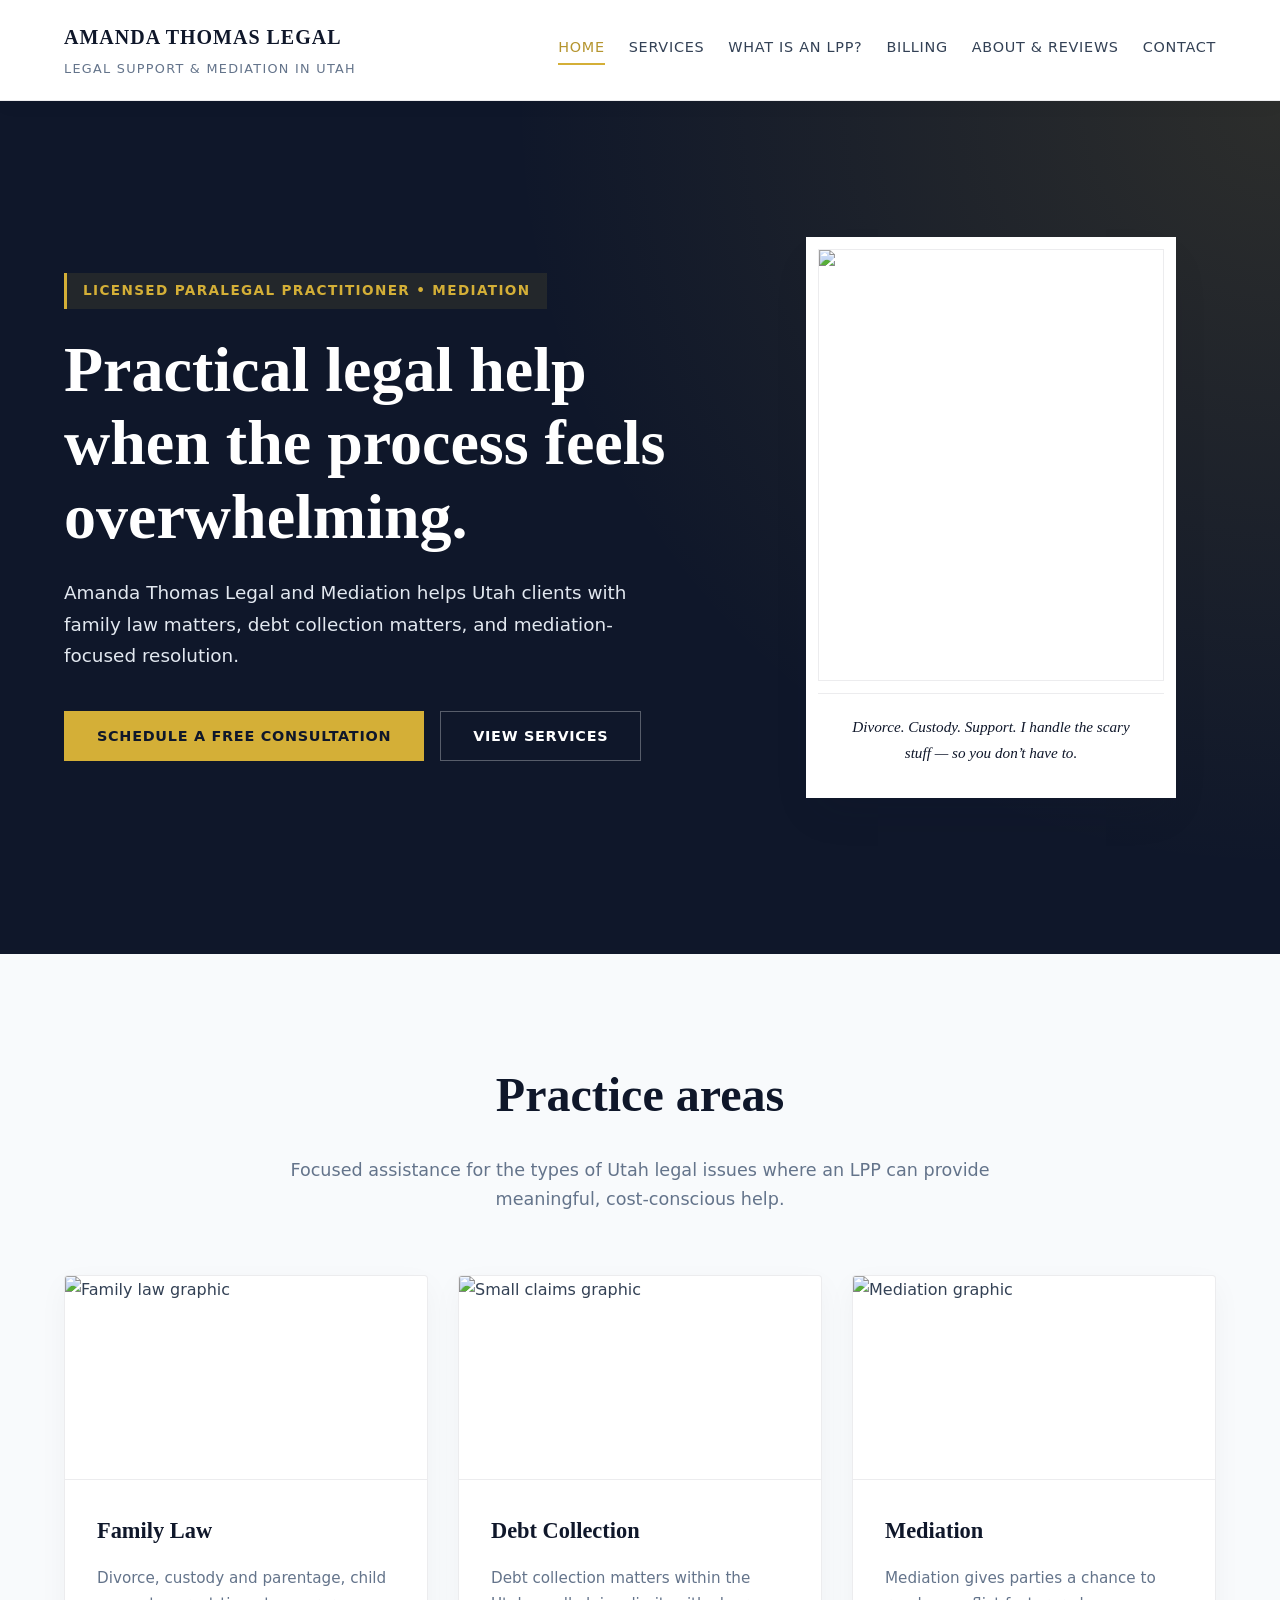
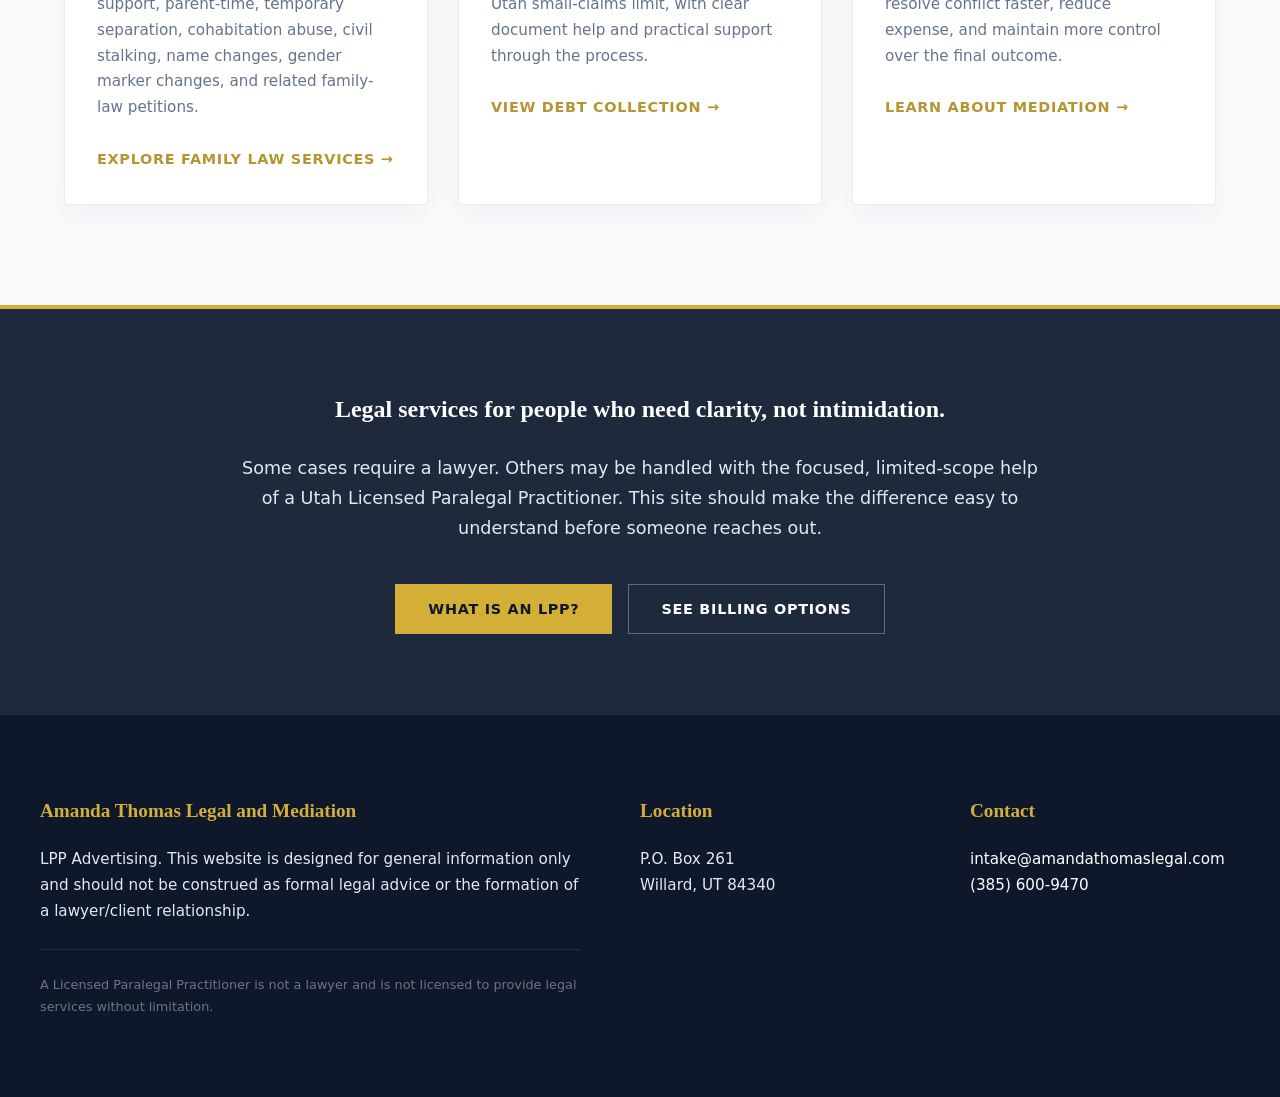
==== commit d2b630a4: "QA polish Amanda static site" ====
--- a/index.html
+++ b/index.html
@@ -38,8 +38,8 @@
     <div class="hero-inner">
       <div data-reveal>
         <span class="eyebrow">Licensed Paralegal Practitioner • Mediation</span>
-        <h1>Your Utah Legal Navigator: Clear Paths Through Family Law and Mediation.</h1>
-        <p>Empowering individuals in Utah with focused LPP services for family law, debt collection, and mediation.</p>
+        <h1>Practical legal help when the process feels overwhelming.</h1>
+        <p>Amanda Thomas Legal and Mediation helps Utah clients with family law matters, debt collection matters, and mediation-focused resolution.</p>
         <div class="actions">
           <a class="button" href="contact.html">Schedule a free consultation</a>
           <a class="button secondary" href="services.html">View services</a>
@@ -87,8 +87,8 @@
 
   <section class="band">
     <div class="section" data-reveal>
-      <h2>Achieve Clarity and Resolution with Focused Legal Support</h2>
-      <p>As a Utah Licensed Paralegal Practitioner, Amanda offers specialized, cost-effective support in family law, debt collection, and mediation. Understand when LPP services are the right fit for your needs.</p>
+      <h2>Legal services for people who need clarity, not intimidation.</h2>
+      <p>Some cases require a lawyer. Others may be handled with the focused, limited-scope help of a Utah Licensed Paralegal Practitioner. This site should make the difference easy to understand before someone reaches out.</p>
       <div class="actions"><a class="button" href="lpp.html">What is an LPP?</a><a class="button secondary" href="billing.html">See billing options</a></div>
     </div>
   </section>
--- a/assets/css/styles.css
+++ b/assets/css/styles.css
@@ -9,6 +9,7 @@
   --off-white: #F8FAFC;
   --gray-light: #E2E8F0;
   --gray: #64748B;
+  --muted: #64748B;
   --text-main: #334155;
   
   --line: rgba(15, 23, 42, 0.08);
@@ -32,6 +33,7 @@
 a { color: inherit; transition: color 0.3s ease; }
 img { max-width: 100%; display: block; height: auto; }
 h1, h2, h3, h4 { font-family: 'Playfair Display', Georgia, serif; color: var(--navy); font-weight: 600; margin: 0; }
+:focus-visible { outline: 3px solid rgba(212, 175, 55, 0.55); outline-offset: 4px; }
 
 /* Header */
 .site-header {
@@ -342,3 +344,25 @@
   
   .section { padding: 60px 24px; }
 }
+
+
+@media (prefers-reduced-motion: reduce) {
+  html { scroll-behavior: auto; }
+  *, *::before, *::after {
+    animation-duration: 0.01ms !important;
+    animation-iteration-count: 1 !important;
+    transition-duration: 0.01ms !important;
+  }
+  [data-reveal] { opacity: 1; transform: none; }
+}
+
+@media (max-width: 560px) {
+  .header-inner { padding: 16px 18px; }
+  .brand strong { font-size: 1rem; }
+  .brand span { font-size: 0.68rem; }
+  .hero-inner { padding: 48px 20px 68px; }
+  .hero h1 { font-size: clamp(2.35rem, 13vw, 3.15rem); }
+  .actions, .button { width: 100%; }
+  .card-body, .form { padding: 26px; }
+  .footer { padding: 58px 20px; }
+}
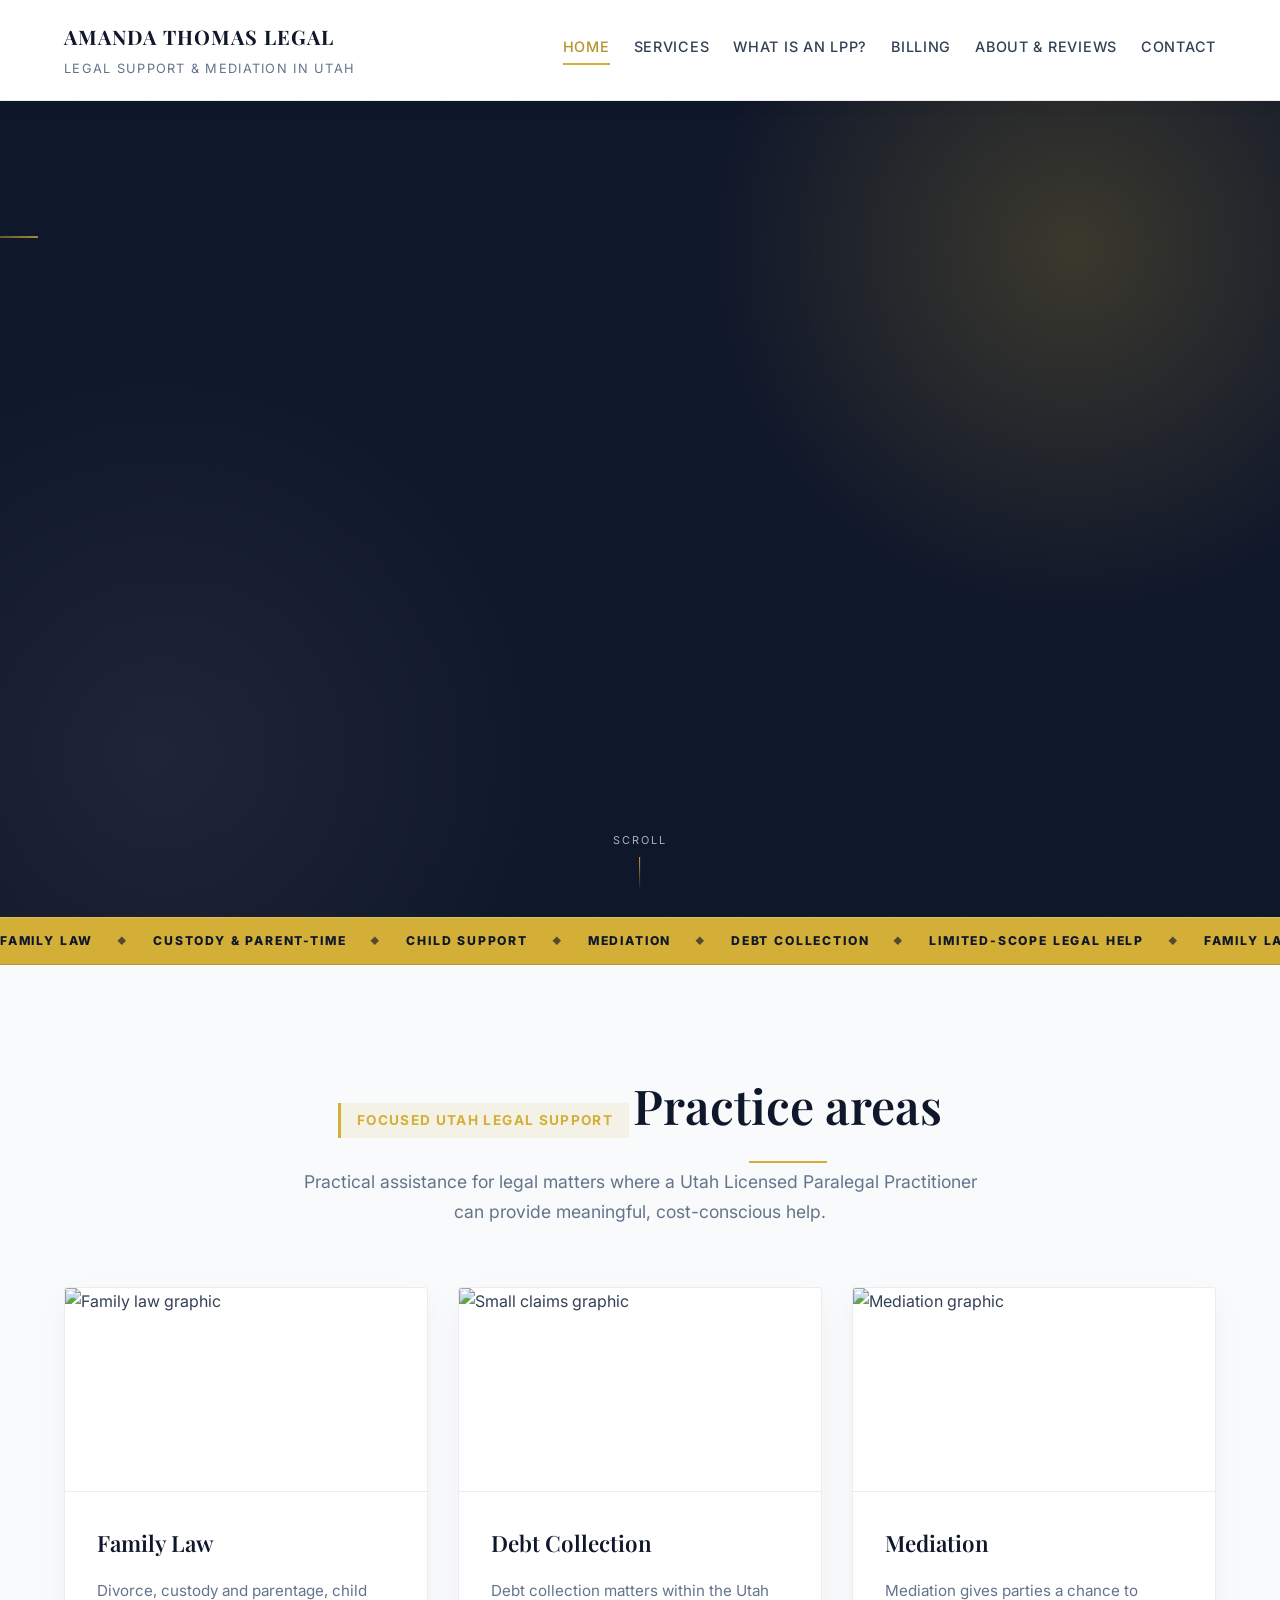
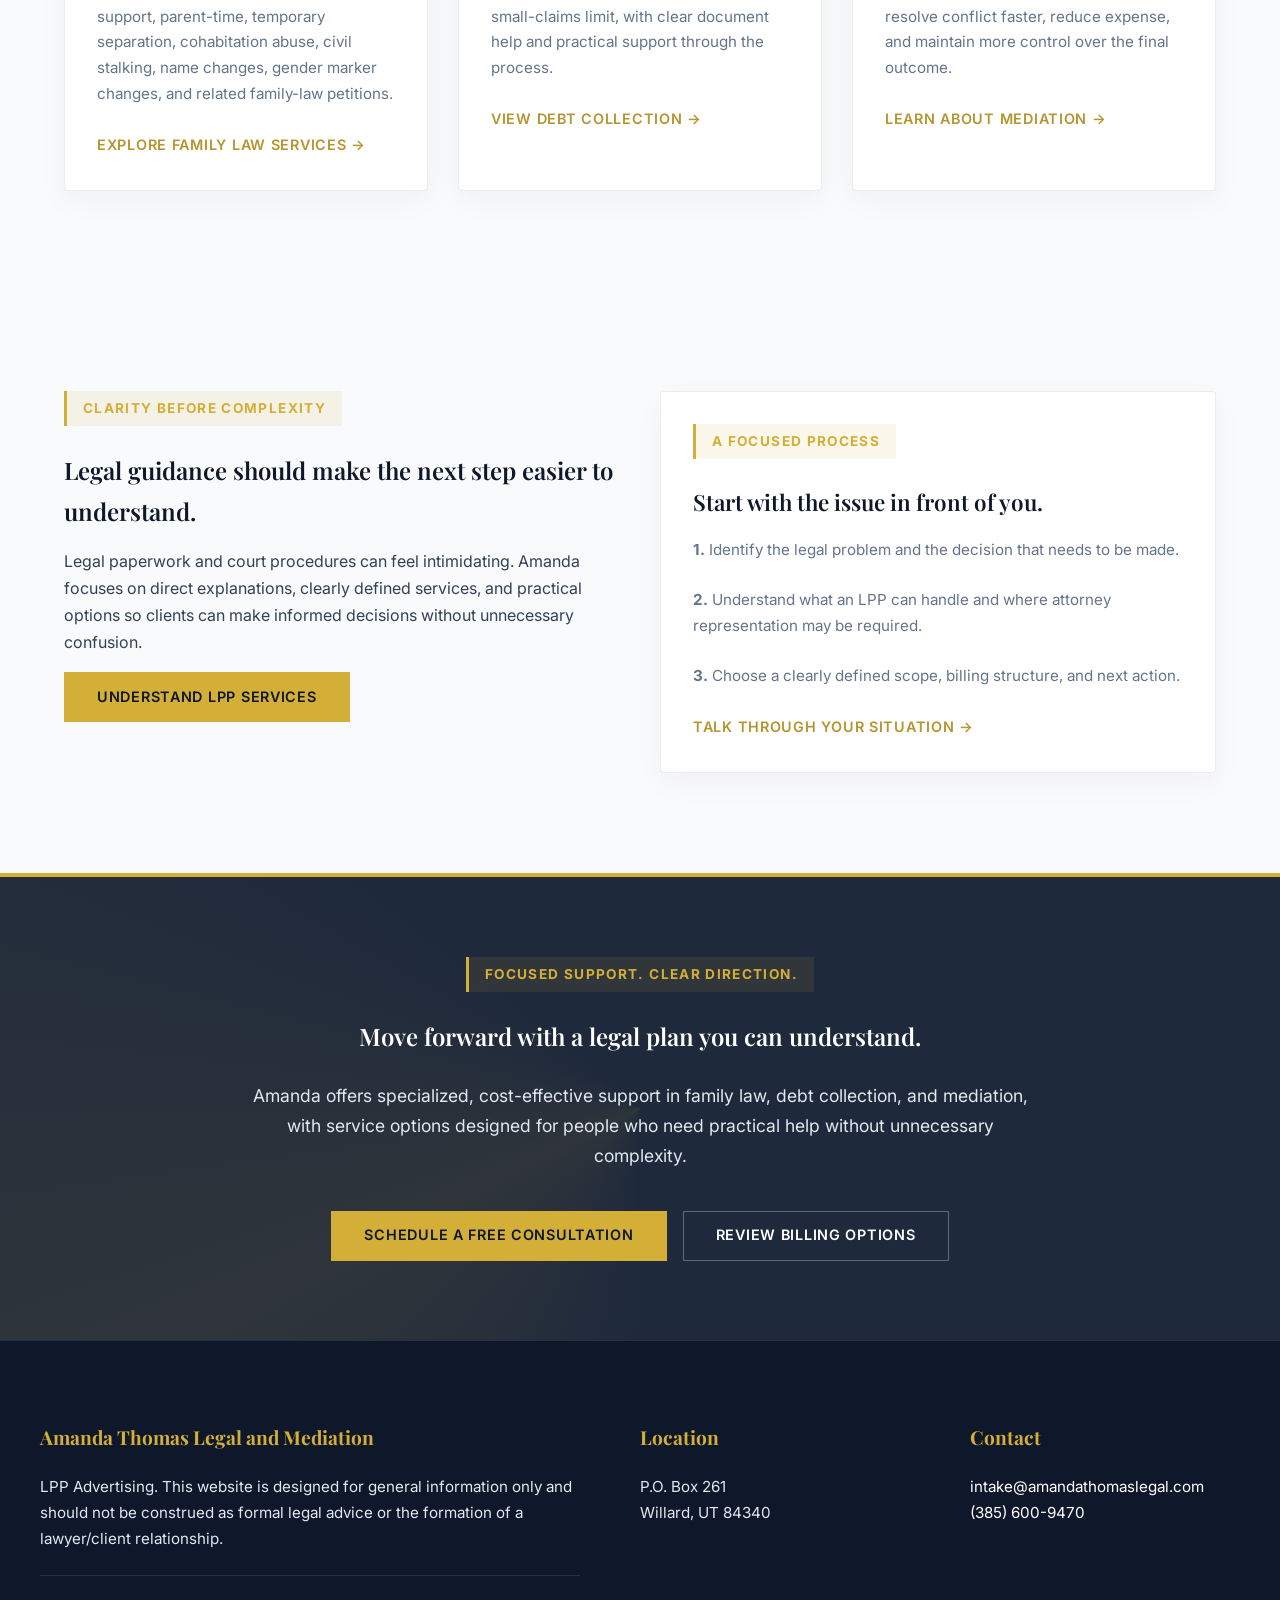
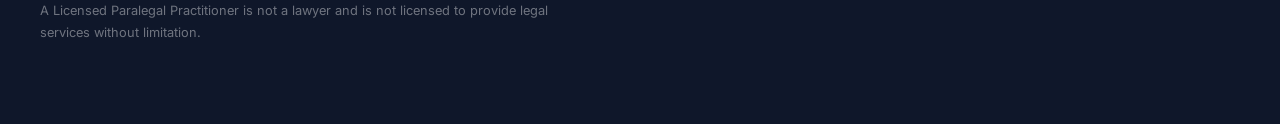
==== commit 7805b97f: "feat: choreograph premium animated homepage" ====
--- a/index.html
+++ b/index.html
@@ -11,7 +11,12 @@
   <meta property="og:type" content="website">
   <meta property="og:image" content="https://images.squarespace-cdn.com/content/v1/663310a01893f068f81985ef/ea82a590-12bd-43d5-80a4-c31560be8f69/7G2A1629.jpg">
   <link rel="preconnect" href="https://images.squarespace-cdn.com">
+  <link rel="preconnect" href="https://fonts.googleapis.com">
+  <link rel="preconnect" href="https://fonts.gstatic.com" crossorigin>
+  <link href="https://fonts.googleapis.com/css2?family=Inter:wght@300;400;500;600;700;800&family=Playfair+Display:wght@500;600;700&display=swap" rel="stylesheet">
+  <script>document.documentElement.classList.add('js');</script>
   <link rel="stylesheet" href="assets/css/styles.css">
+  <link rel="stylesheet" href="assets/css/motion.css">
 </head>
 <body>
 <header class="site-header">
@@ -32,33 +37,50 @@
   </div>
 </header>
 
-
 <main>
-  <section class="hero">
+  <section class="hero" data-hero aria-labelledby="home-hero-title">
     <div class="hero-inner">
-      <div data-reveal>
-        <span class="eyebrow">Licensed Paralegal Practitioner • Mediation</span>
-        <h1>Practical legal help when the process feels overwhelming.</h1>
-        <p>Amanda Thomas Legal and Mediation helps Utah clients with family law matters, debt collection matters, and mediation-focused resolution.</p>
-        <div class="actions">
+      <div class="hero-copy">
+        <span class="eyebrow" data-hero-item>Licensed Paralegal Practitioner • Mediation</span>
+        <h1 id="home-hero-title" data-hero-item>Your Utah Legal Navigator: a clearer path through <span class="hero-word-accent">family law</span>.</h1>
+        <p data-hero-item>Focused, cost-conscious legal support for divorce, custody, child support, debt collection, and mediation—explained in plain language and built around your next practical step.</p>
+        <div class="actions" data-hero-item>
           <a class="button" href="contact.html">Schedule a free consultation</a>
-          <a class="button secondary" href="services.html">View services</a>
+          <a class="button secondary" href="services.html">Explore services</a>
         </div>
       </div>
-      <figure class="hero-card" data-reveal>
-        <img src="https://images.squarespace-cdn.com/content/v1/663310a01893f068f81985ef/ea82a590-12bd-43d5-80a4-c31560be8f69/7G2A1629.jpg" alt="Amanda Thomas portrait" decoding="async" fetchpriority="high">
-        <figcaption>Divorce. Custody. Support. I handle the scary stuff — so you don’t have to.</figcaption>
-      </figure>
+
+      <div class="hero-portrait-wrap" data-hero-portrait>
+        <figure class="hero-card">
+          <img src="https://images.squarespace-cdn.com/content/v1/663310a01893f068f81985ef/ea82a590-12bd-43d5-80a4-c31560be8f69/7G2A1629.jpg" alt="Amanda Thomas portrait" decoding="async" fetchpriority="high">
+          <figcaption>Divorce. Custody. Support. I handle the scary stuff—so you do not have to face it alone.</figcaption>
+        </figure>
+      </div>
     </div>
+    <div class="hero-scroll-cue" aria-hidden="true">Scroll</div>
   </section>
 
-  <section class="section">
-    <div class="section-head" data-reveal>
-      <h2>Practice areas</h2>
-      <p>Focused assistance for the types of Utah legal issues where an LPP can provide meaningful, cost-conscious help.</p>
+  <div class="motion-strip" aria-label="Amanda Thomas practice areas">
+    <div class="motion-strip-track">
+      <div class="motion-strip-group">
+        <span>Family Law</span><span>Custody & Parent-Time</span><span>Child Support</span><span>Mediation</span><span>Debt Collection</span><span>Limited-Scope Legal Help</span>
+      </div>
+      <div class="motion-strip-group" aria-hidden="true">
+        <span>Family Law</span><span>Custody & Parent-Time</span><span>Child Support</span><span>Mediation</span><span>Debt Collection</span><span>Limited-Scope Legal Help</span>
+      </div>
+    </div>
+  </div>
+
+  <section class="section" aria-labelledby="practice-areas-title">
+    <div class="section-head" data-reveal="fade">
+      <div>
+        <span class="eyebrow">Focused Utah legal support</span>
+        <h2 id="practice-areas-title">Practice areas</h2>
+      </div>
+      <p>Practical assistance for legal matters where a Utah Licensed Paralegal Practitioner can provide meaningful, cost-conscious help.</p>
     </div>
     <div class="grid-3">
-      <article class="card" data-reveal>
+      <article class="card" data-reveal="left" data-reveal-delay="0">
         <img src="https://images.squarespace-cdn.com/content/v1/663310a01893f068f81985ef/8918480e-46a1-40f2-b4bc-811299a99d5e/IMG_3566.jpg" alt="Family law graphic" loading="lazy" decoding="async">
         <div class="card-body">
           <h3>Family Law</h3>
@@ -66,7 +88,7 @@
           <a href="services.html">Explore family law services →</a>
         </div>
       </article>
-      <article class="card" data-reveal>
+      <article class="card" data-reveal="scale" data-reveal-delay="120">
         <img src="https://images.squarespace-cdn.com/content/v1/663310a01893f068f81985ef/20a8d38b-7a98-4121-8e11-b0bef18774d6/IMG_3568.jpg" alt="Small claims graphic" loading="lazy" decoding="async">
         <div class="card-body">
           <h3>Debt Collection</h3>
@@ -74,7 +96,7 @@
           <a href="services.html#debt-collection">View debt collection →</a>
         </div>
       </article>
-      <article class="card" data-reveal>
+      <article class="card" data-reveal="right" data-reveal-delay="240">
         <img src="https://images.squarespace-cdn.com/content/v1/663310a01893f068f81985ef/4b15383b-2afd-4d5f-989e-8629afbb9269/IMG_3681.jpg" alt="Mediation graphic" loading="lazy" decoding="async">
         <div class="card-body">
           <h3>Mediation</h3>
@@ -85,11 +107,36 @@
     </div>
   </section>
 
+  <section class="section grid-2" aria-labelledby="clear-guidance-title">
+    <div data-reveal="left">
+      <span class="eyebrow">Clarity before complexity</span>
+      <h2 id="clear-guidance-title">Legal guidance should make the next step easier to understand.</h2>
+      <p>Legal paperwork and court procedures can feel intimidating. Amanda focuses on direct explanations, clearly defined services, and practical options so clients can make informed decisions without unnecessary confusion.</p>
+      <div class="actions">
+        <a class="button" href="lpp.html">Understand LPP services</a>
+      </div>
+    </div>
+    <article class="card" data-reveal="right" data-reveal-delay="140">
+      <div class="card-body">
+        <span class="eyebrow">A focused process</span>
+        <h3>Start with the issue in front of you.</h3>
+        <p><strong>1.</strong> Identify the legal problem and the decision that needs to be made.</p>
+        <p><strong>2.</strong> Understand what an LPP can handle and where attorney representation may be required.</p>
+        <p><strong>3.</strong> Choose a clearly defined scope, billing structure, and next action.</p>
+        <a href="contact.html">Talk through your situation →</a>
+      </div>
+    </article>
+  </section>
+
   <section class="band">
-    <div class="section" data-reveal>
-      <h2>Legal services for people who need clarity, not intimidation.</h2>
-      <p>Some cases require a lawyer. Others may be handled with the focused, limited-scope help of a Utah Licensed Paralegal Practitioner. This site should make the difference easy to understand before someone reaches out.</p>
-      <div class="actions"><a class="button" href="lpp.html">What is an LPP?</a><a class="button secondary" href="billing.html">See billing options</a></div>
+    <div class="section" data-reveal="scale">
+      <span class="eyebrow">Focused support. Clear direction.</span>
+      <h2>Move forward with a legal plan you can understand.</h2>
+      <p>Amanda offers specialized, cost-effective support in family law, debt collection, and mediation, with service options designed for people who need practical help without unnecessary complexity.</p>
+      <div class="actions">
+        <a class="button" href="contact.html">Schedule a free consultation</a>
+        <a class="button secondary" href="billing.html">Review billing options</a>
+      </div>
     </div>
   </section>
 </main>
--- a/assets/css/motion.css
+++ b/assets/css/motion.css
@@ -0,0 +1,454 @@
+/* Amanda Thomas homepage motion system
+   Inspired by the pacing and visual energy of premium law-firm sites,
+   without copying another firm's layout, branding, text, or assets. */
+
+:root {
+  --motion-ease: cubic-bezier(0.16, 1, 0.3, 1);
+  --motion-soft: cubic-bezier(0.22, 1, 0.36, 1);
+  --motion-fast: 420ms;
+  --motion-medium: 760ms;
+  --motion-slow: 1200ms;
+}
+
+html:not(.js) [data-reveal],
+html:not(.js) [data-hero-item],
+html:not(.js) [data-hero-portrait] {
+  opacity: 1 !important;
+  transform: none !important;
+}
+
+.site-header {
+  transition:
+    padding var(--motion-fast) ease,
+    background-color var(--motion-fast) ease,
+    box-shadow var(--motion-fast) ease,
+    border-color var(--motion-fast) ease;
+}
+
+.site-header.is-scrolled {
+  background: rgba(255, 255, 255, 0.985);
+  border-bottom-color: rgba(15, 23, 42, 0.12);
+  box-shadow: 0 14px 36px rgba(15, 23, 42, 0.1);
+}
+
+.site-header.is-scrolled .header-inner {
+  padding-top: 13px;
+  padding-bottom: 13px;
+}
+
+.header-inner {
+  transition: padding var(--motion-fast) ease;
+}
+
+.hero {
+  min-height: min(820px, calc(100vh - 84px));
+  isolation: isolate;
+  padding: 0;
+}
+
+.hero::before {
+  background:
+    radial-gradient(circle at 84% 18%, rgba(212, 175, 55, 0.23), transparent 29%),
+    radial-gradient(circle at 12% 80%, rgba(255, 255, 255, 0.07), transparent 31%),
+    linear-gradient(118deg, rgba(255,255,255,0.035) 0 1px, transparent 1px 74px);
+  background-size: auto, auto, 74px 74px;
+  animation: hero-grid-drift 24s linear infinite;
+}
+
+.hero::after {
+  content: "";
+  position: absolute;
+  inset: 0;
+  z-index: 0;
+  pointer-events: none;
+  background: linear-gradient(90deg, rgba(15, 23, 42, 0.18), transparent 42%, rgba(15, 23, 42, 0.06));
+}
+
+.hero-inner {
+  min-height: min(820px, calc(100vh - 84px));
+  padding-top: 92px;
+  padding-bottom: 112px;
+}
+
+.hero-copy {
+  position: relative;
+  z-index: 2;
+}
+
+.hero-copy::before {
+  content: "";
+  position: absolute;
+  width: 92px;
+  height: 2px;
+  left: -118px;
+  top: 18px;
+  background: linear-gradient(90deg, transparent, var(--gold));
+  opacity: 0.75;
+}
+
+.hero h1 {
+  max-width: 760px;
+  text-wrap: balance;
+  letter-spacing: -0.025em;
+}
+
+.hero p {
+  text-wrap: pretty;
+}
+
+.hero-word-accent {
+  color: var(--gold-light);
+  position: relative;
+  white-space: nowrap;
+}
+
+.hero-word-accent::after {
+  content: "";
+  position: absolute;
+  left: 0;
+  right: 0;
+  bottom: 0.06em;
+  height: 0.08em;
+  background: var(--gold);
+  transform: scaleX(0);
+  transform-origin: left;
+  animation: accent-line-in 900ms var(--motion-ease) 1050ms forwards;
+}
+
+.hero-portrait-wrap {
+  position: relative;
+  z-index: 2;
+  perspective: 1200px;
+  transform: translate3d(0, var(--hero-parallax-y, 0px), 0);
+  transition: transform 120ms linear;
+}
+
+.hero-portrait-wrap::before,
+.hero-portrait-wrap::after {
+  content: "";
+  position: absolute;
+  pointer-events: none;
+}
+
+.hero-portrait-wrap::before {
+  width: 70%;
+  height: 70%;
+  right: -12%;
+  top: -10%;
+  border: 1px solid rgba(212, 175, 55, 0.42);
+  transform: rotate(5deg);
+  animation: frame-breathe 7s ease-in-out infinite;
+}
+
+.hero-portrait-wrap::after {
+  width: 112px;
+  height: 112px;
+  left: -42px;
+  bottom: -34px;
+  border-radius: 50%;
+  background: radial-gradient(circle, rgba(212, 175, 55, 0.26), transparent 68%);
+  animation: orb-pulse 5.5s ease-in-out infinite;
+}
+
+.hero-card {
+  position: relative;
+  z-index: 2;
+  transform: rotate(1.4deg);
+  transform-origin: center;
+  animation: portrait-float 6.5s ease-in-out infinite;
+  will-change: transform;
+}
+
+.hero-card:hover {
+  transform: rotate(0deg) translateY(-7px) scale(1.01);
+}
+
+.hero-card img {
+  transition: transform 900ms var(--motion-soft), filter 900ms ease;
+}
+
+.hero-card:hover img {
+  transform: scale(1.025);
+  filter: saturate(1.04) contrast(1.02);
+}
+
+.hero-scroll-cue {
+  position: absolute;
+  left: 50%;
+  bottom: 26px;
+  z-index: 3;
+  display: grid;
+  justify-items: center;
+  gap: 7px;
+  color: rgba(255,255,255,0.66);
+  font-size: 0.68rem;
+  letter-spacing: 0.18em;
+  text-transform: uppercase;
+  transform: translateX(-50%);
+}
+
+.hero-scroll-cue::after {
+  content: "";
+  width: 1px;
+  height: 34px;
+  background: linear-gradient(var(--gold), transparent);
+  animation: scroll-cue 1.8s ease-in-out infinite;
+}
+
+.motion-strip {
+  position: relative;
+  z-index: 4;
+  overflow: hidden;
+  background: var(--gold);
+  color: var(--navy);
+  border-top: 1px solid rgba(255,255,255,0.2);
+  border-bottom: 1px solid rgba(15,23,42,0.16);
+}
+
+.motion-strip-track {
+  display: flex;
+  width: max-content;
+  animation: marquee 28s linear infinite;
+}
+
+.motion-strip-group {
+  display: flex;
+  align-items: center;
+  flex-shrink: 0;
+  padding: 13px 0;
+}
+
+.motion-strip span {
+  display: inline-flex;
+  align-items: center;
+  gap: 24px;
+  padding-right: 24px;
+  font-size: 0.76rem;
+  font-weight: 800;
+  letter-spacing: 0.15em;
+  text-transform: uppercase;
+  white-space: nowrap;
+}
+
+.motion-strip span::after {
+  content: "◆";
+  font-size: 0.56rem;
+  opacity: 0.65;
+}
+
+.js [data-hero-item],
+.js [data-hero-portrait] {
+  opacity: 0;
+  transition:
+    opacity var(--motion-medium) ease,
+    transform var(--motion-slow) var(--motion-ease);
+}
+
+.js [data-hero-item] {
+  transform: translate3d(0, 38px, 0);
+}
+
+.js [data-hero-portrait] {
+  transform: translate3d(52px, 18px, 0) rotate(3deg) scale(0.965);
+}
+
+.js .hero.is-ready [data-hero-item],
+.js .hero.is-ready [data-hero-portrait] {
+  opacity: 1;
+  transform: none;
+}
+
+.js .hero.is-ready [data-hero-item]:nth-child(1) { transition-delay: 80ms; }
+.js .hero.is-ready [data-hero-item]:nth-child(2) { transition-delay: 190ms; }
+.js .hero.is-ready [data-hero-item]:nth-child(3) { transition-delay: 330ms; }
+.js .hero.is-ready [data-hero-item]:nth-child(4) { transition-delay: 470ms; }
+.js .hero.is-ready [data-hero-portrait] { transition-delay: 270ms; }
+
+.js [data-reveal] {
+  --reveal-x: 0px;
+  --reveal-y: 42px;
+  --reveal-scale: 1;
+  opacity: 0;
+  transform: translate3d(var(--reveal-x), var(--reveal-y), 0) scale(var(--reveal-scale));
+  transition:
+    opacity var(--motion-medium) ease var(--reveal-delay, 0ms),
+    transform var(--motion-slow) var(--motion-ease) var(--reveal-delay, 0ms);
+  will-change: opacity, transform;
+}
+
+.js [data-reveal="left"] { --reveal-x: -52px; --reveal-y: 0px; }
+.js [data-reveal="right"] { --reveal-x: 52px; --reveal-y: 0px; }
+.js [data-reveal="scale"] { --reveal-y: 18px; --reveal-scale: 0.965; }
+.js [data-reveal="fade"] { --reveal-y: 0px; }
+
+.js [data-reveal].is-visible {
+  opacity: 1;
+  transform: translate3d(0, 0, 0) scale(1);
+}
+
+.section-head h2 {
+  position: relative;
+  display: inline-block;
+}
+
+.section-head h2::after {
+  content: "";
+  position: absolute;
+  left: 50%;
+  bottom: -16px;
+  width: 78px;
+  height: 2px;
+  background: var(--gold);
+  transform: translateX(-50%) scaleX(0);
+  transform-origin: center;
+  transition: transform 850ms var(--motion-ease) 260ms;
+}
+
+.section-head.is-visible h2::after,
+.is-visible .section-head h2::after {
+  transform: translateX(-50%) scaleX(1);
+}
+
+.card {
+  transform-style: preserve-3d;
+}
+
+.card img {
+  transition: transform 850ms var(--motion-soft), filter 850ms ease;
+}
+
+.card:hover img,
+.card:focus-within img {
+  transform: scale(1.045);
+  filter: saturate(1.04);
+}
+
+.card:focus-within {
+  transform: translateY(-8px);
+  box-shadow: var(--shadow-hover);
+  border-color: rgba(212, 175, 55, 0.3);
+}
+
+.card:focus-within::after {
+  transform: scaleX(1);
+}
+
+.band {
+  overflow: hidden;
+}
+
+.band::before {
+  content: "";
+  position: absolute;
+  inset: -60%;
+  background: conic-gradient(from 180deg at 50% 50%, transparent, rgba(212,175,55,0.09), transparent 36%);
+  animation: band-rotate 20s linear infinite;
+}
+
+.band .section {
+  position: relative;
+  z-index: 1;
+}
+
+@keyframes hero-grid-drift {
+  from { background-position: 0 0, 0 0, 0 0; }
+  to { background-position: 0 0, 0 0, 74px 0; }
+}
+
+@keyframes accent-line-in {
+  to { transform: scaleX(1); }
+}
+
+@keyframes portrait-float {
+  0%, 100% { transform: rotate(1.4deg) translate3d(0, 0, 0); }
+  50% { transform: rotate(0.5deg) translate3d(0, -10px, 0); }
+}
+
+@keyframes frame-breathe {
+  0%, 100% { transform: rotate(5deg) scale(1); opacity: 0.58; }
+  50% { transform: rotate(3deg) scale(1.035); opacity: 0.82; }
+}
+
+@keyframes orb-pulse {
+  0%, 100% { transform: scale(0.9); opacity: 0.5; }
+  50% { transform: scale(1.16); opacity: 0.9; }
+}
+
+@keyframes scroll-cue {
+  0%, 100% { transform: scaleY(0.35); transform-origin: top; opacity: 0.35; }
+  50% { transform: scaleY(1); transform-origin: top; opacity: 1; }
+}
+
+@keyframes marquee {
+  to { transform: translateX(-50%); }
+}
+
+@keyframes band-rotate {
+  to { transform: rotate(360deg); }
+}
+
+@media (max-width: 992px) {
+  .hero {
+    min-height: auto;
+  }
+
+  .hero-inner {
+    min-height: auto;
+    padding-top: 70px;
+    padding-bottom: 90px;
+  }
+
+  .hero-copy::before,
+  .hero-scroll-cue {
+    display: none;
+  }
+
+  .hero-portrait-wrap {
+    max-width: 470px;
+    margin: 0 auto;
+  }
+}
+
+@media (hover: none), (pointer: coarse) {
+  .card:active {
+    transform: translateY(-4px) scale(0.995);
+  }
+
+  .button:active {
+    transform: translateY(1px) scale(0.99);
+  }
+}
+
+@media (prefers-reduced-motion: reduce) {
+  .hero::before,
+  .hero-card,
+  .hero-portrait-wrap::before,
+  .hero-portrait-wrap::after,
+  .hero-scroll-cue::after,
+  .motion-strip-track,
+  .band::before,
+  .hero-word-accent::after {
+    animation: none !important;
+  }
+
+  .js [data-hero-item],
+  .js [data-hero-portrait],
+  .js [data-reveal] {
+    opacity: 1 !important;
+    transform: none !important;
+    transition: none !important;
+  }
+
+  .hero-portrait-wrap {
+    transform: none !important;
+  }
+
+  .motion-strip-track {
+    width: 100%;
+    justify-content: center;
+  }
+
+  .motion-strip-group[aria-hidden="true"] {
+    display: none;
+  }
+}
